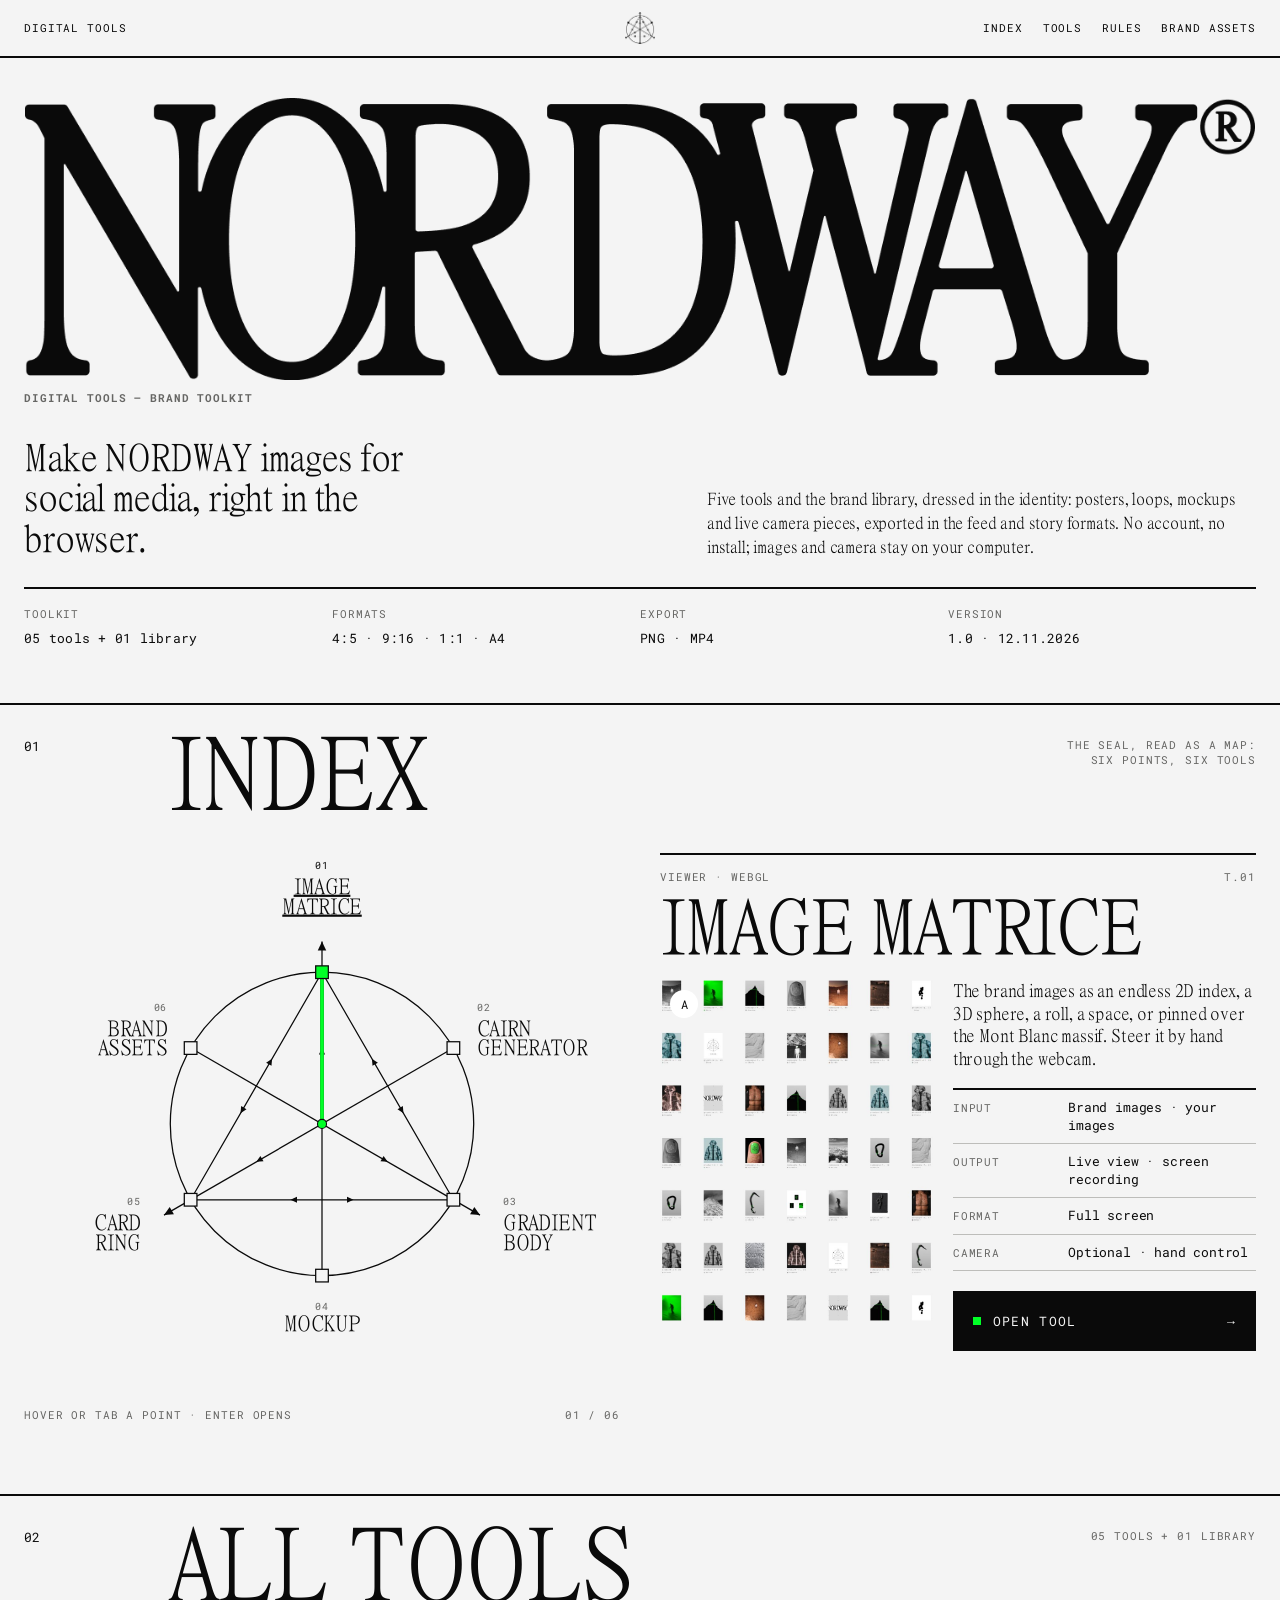
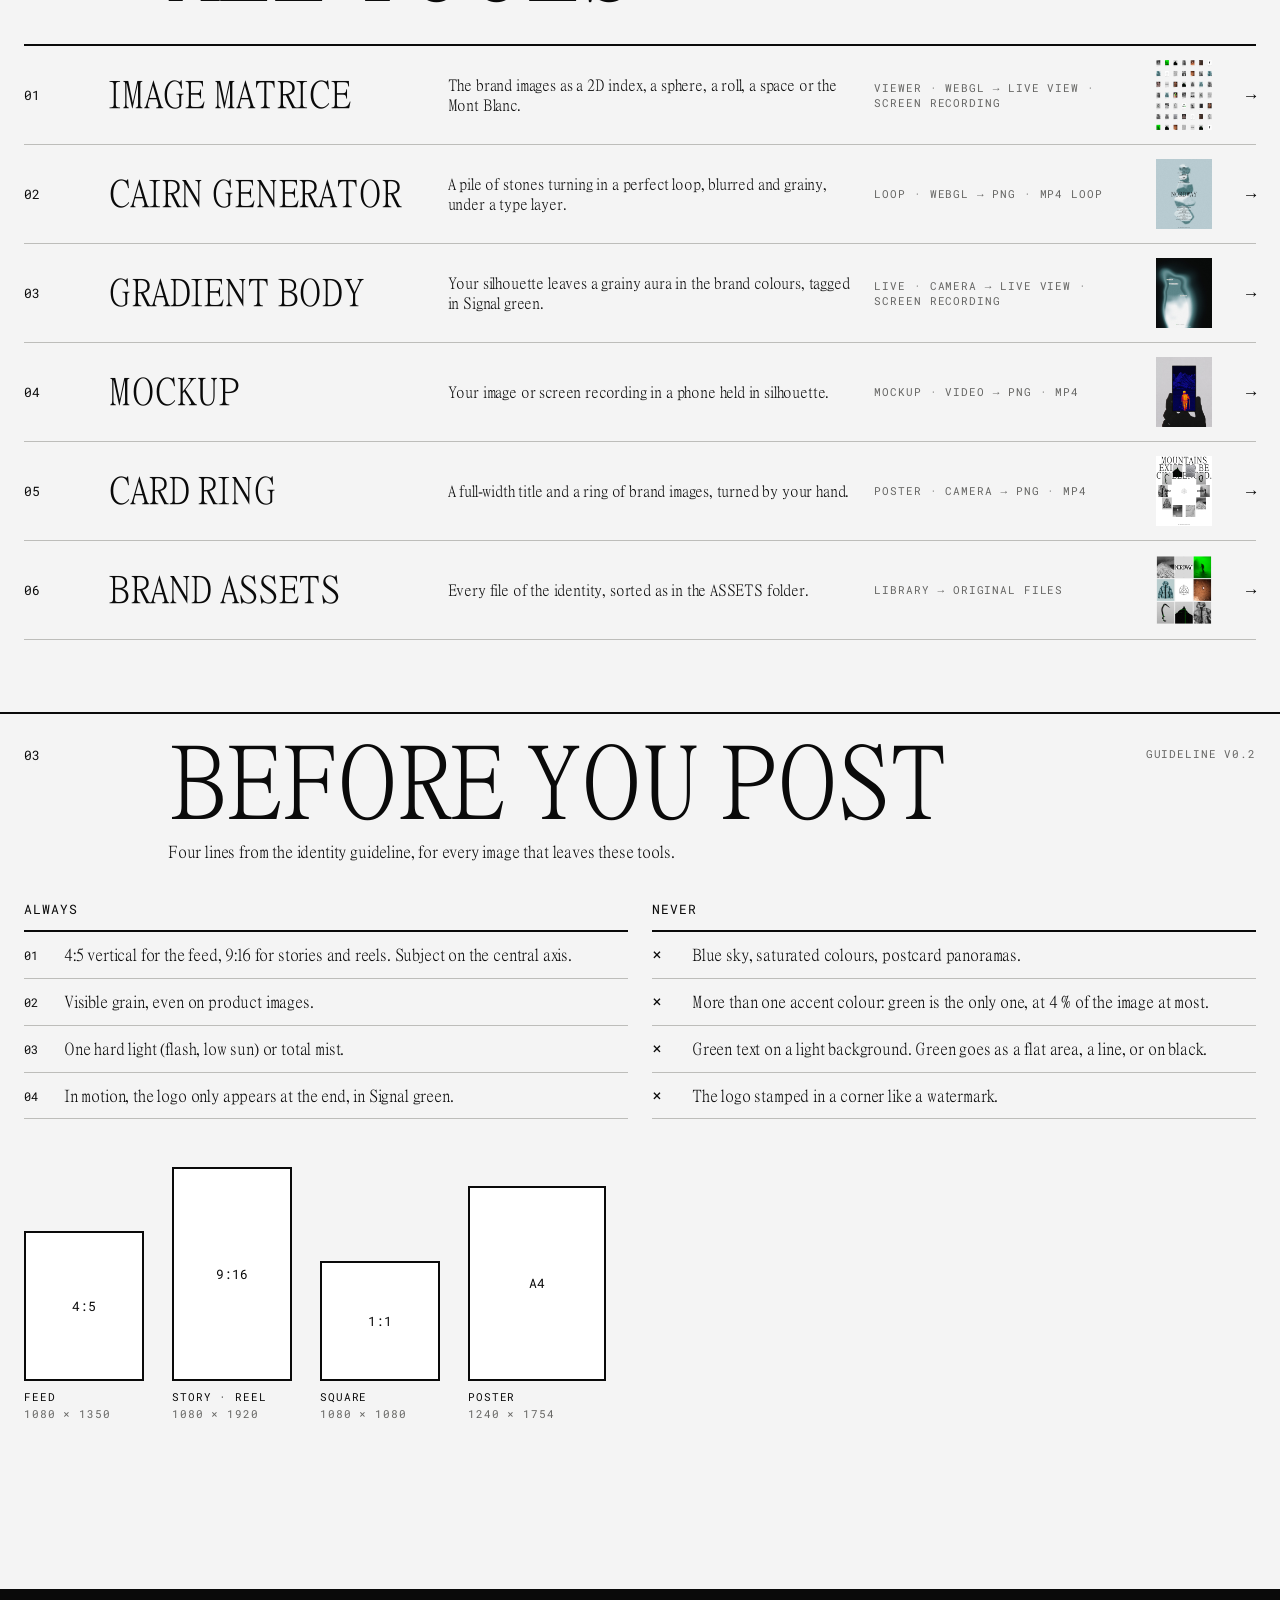
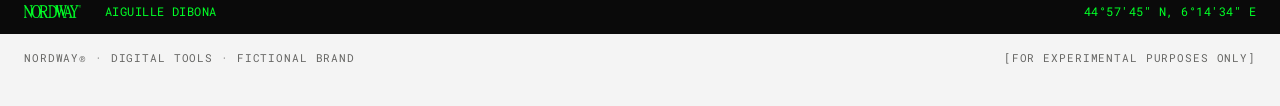
==== index.html @ 65e57e0d "NORDWAY Digital tools : cinq outils à l'identité NORDWAY, bibliothèque d'assets et index Image matri" ====
<!doctype html>
<html lang="en">
<head>
<meta charset="utf-8" />
<meta name="viewport" content="width=device-width, initial-scale=1, viewport-fit=cover" />
<title>NORDWAY Tools</title>
<meta name="description" content="NORDWAY digital tools: five browser tools and the brand library, to make NORDWAY images for social media." />
<link rel="icon" href="ui/favicon.png" />
<link rel="stylesheet" href="ui/site.css" />
<style>
  /* ── tête : le wordmark sur toute la largeur, comme la guideline ── */
  .hero { padding-block: 40px 0; }
  .hero .word { width: 100%; color: var(--ink); }
  .hero .lede {
    display: grid;
    grid-template-columns: minmax(0, 1.2fr) minmax(0, 1fr);
    gap: 24px;
    margin: 32px 0 28px;
    align-items: end;
  }
  .hero .lede p:first-child { font-size: clamp(26px, 3vw, 40px); line-height: 1.05; letter-spacing: -0.03em; max-width: 20ch; }
  .hero .lede p:last-child { font-size: 17px; }
  @media (max-width: 760px) { .hero .lede { grid-template-columns: minmax(0, 1fr); } }

  /* ── chapitres : numéro / titre XXL (la guideline) ── */
  section.ch { border-top: 2px solid var(--line); padding-block: 24px 72px; }
  .ch-head { display: grid; grid-template-columns: 120px minmax(0, 1fr) auto; gap: 24px; align-items: start; margin-bottom: 36px; }
  .ch-head .num { font-family: var(--mono); font-size: 13px; padding-top: 8px; }
  .ch-head h2 { font-size: clamp(44px, 8vw, 112px); }
  .ch-head .side { text-align: right; padding-top: 8px; }
  @media (max-width: 760px) { .ch-head { grid-template-columns: minmax(0, 1fr); gap: 6px; } .ch-head .side { text-align: left; } }

  /* ── l'index : le sceau à gauche, la fiche de l'outil visé à droite ── */
  .index { display: grid; grid-template-columns: minmax(0, 1fr) minmax(0, 1fr); gap: 40px; align-items: start; }
  @media (max-width: 1000px) { .index { grid-template-columns: minmax(0, 1fr); } }

  .seal-nav { position: sticky; top: calc(var(--top-h) + 24px); }
  .seal-nav svg { display: block; width: 100%; height: auto; overflow: visible; }
  .seal-nav .geo { fill: none; stroke: var(--ink); stroke-width: 1.4; }
  .seal-nav .geo-fill { fill: var(--ink); stroke: none; }
  .seal-nav .laser {
    stroke: var(--signal);
    stroke-width: 4;
    stroke-linecap: square;
    stroke-dasharray: 1;
    stroke-dashoffset: 0;
    filter: drop-shadow(0 0 0.5px var(--ink));
  }
  .seal-nav .laser.draw { animation: laser 0.28s linear; }
  @keyframes laser { from { stroke-dashoffset: 1; } }
  .seal-nav .center { fill: var(--signal); stroke: var(--ink); stroke-width: 1.2; }
  .seal-nav .node { cursor: pointer; outline: none; }
  .seal-nav .node .hit { fill: transparent; }
  .seal-nav .node .pin { fill: var(--paper); stroke: var(--ink); stroke-width: 1.4; transition: fill 0.1s; }
  .seal-nav .node .no { font-family: var(--mono); font-size: 11px; letter-spacing: 0.08em; fill: var(--mute); }
  .seal-nav .node .nm { font-family: var(--display); font-size: 24px; letter-spacing: -0.03em; fill: var(--ink); text-transform: uppercase; }
  .seal-nav .node .tag { fill: var(--ink); opacity: 0; }
  .seal-nav .node.on .pin { fill: var(--signal); }
  .seal-nav .node.on .no { fill: var(--ink); }
  .seal-nav .node:focus-visible .pin { stroke: var(--signal); stroke-width: 3; }
  .seal-nav .node.on .nm { text-decoration: underline; text-decoration-thickness: 1px; text-underline-offset: 4px; }
  .seal-nav .hint { margin-top: 12px; display: flex; justify-content: space-between; gap: 16px; }
  /* téléphone : le sceau ne garde que les numéros, la fiche juste dessous donne le nom */
  @media (max-width: 560px) { .seal-nav .node .nm { display: none; } .seal-nav .node .no { font-size: 30px; transform: translateY(34px); } }

  /* fiche : la fiche technique de l'outil (les maquettes B2 : légende, specs, CTA) */
  .fiche { border-top: 2px solid var(--line); padding-top: 14px; }
  .fiche .f-top { display: flex; justify-content: space-between; gap: 16px; }
  .fiche h3 { margin: 10px 0 20px; font-size: clamp(48px, 6vw, 92px); }
  .fiche .f-body { display: grid; grid-template-columns: minmax(0, 0.9fr) minmax(0, 1fr); gap: 20px; }
  @media (max-width: 560px) { .fiche .f-body { grid-template-columns: minmax(0, 1fr); } }
  .fiche .shot { position: relative; aspect-ratio: 4 / 5; background: var(--panel); overflow: hidden; }
  .fiche .shot img { width: 100%; height: 100%; object-fit: cover; }
  /* légendes A–D en pastilles, comme sur les photos produit (seule forme ronde avec le cercle) */
  .fiche .shot .callout {
    position: absolute;
    top: 10px;
    left: 10px;
    width: 28px;
    height: 28px;
    border-radius: 50%;
    display: grid;
    place-items: center;
    font-family: var(--mono);
    font-size: 12px;
    color: var(--ink);
    background: var(--white);
  }
  .fiche .desc { font-size: 18px; line-height: 1.25; margin-bottom: 18px; }
  .spec { margin: 0 0 20px; border-top: 2px solid var(--line); }
  .spec > div { display: grid; grid-template-columns: 38% minmax(0, 1fr); padding: 9px 0; border-bottom: 1px solid var(--hair); font-family: var(--mono); font-size: 12.5px; }
  .spec dt { font-size: 11px; letter-spacing: 0.08em; text-transform: uppercase; color: var(--mute); padding-top: 1px; }
  .spec dd { margin: 0; }
  .fiche .f-text { display: flex; flex-direction: column; }
  .fiche .cta { margin-top: auto; }
  .fiche.swap .f-body, .fiche.swap h3 { animation: swap 0.22s linear; }
  @keyframes swap { from { opacity: 0.2; } }

  /* ── la liste complète : une ligne par outil ── */
  .list { list-style: none; margin: 0; padding: 0; border-top: 2px solid var(--line); }
  .list a {
    display: grid;
    grid-template-columns: 64px minmax(0, 1.1fr) minmax(0, 1.4fr) minmax(0, 0.9fr) 56px 24px;
    gap: 20px;
    align-items: center;
    padding: 14px 0;
    border-bottom: 1px solid var(--hair);
    text-decoration: none;
    transition: background-color 0.12s, padding 0.12s;
  }
  .list a:hover { background: var(--white); padding-inline: 12px; }
  .list .n { font-family: var(--mono); font-size: 13px; }
  .list .name { font-size: clamp(28px, 3vw, 40px); line-height: 0.95; letter-spacing: -0.03em; text-transform: uppercase; }
  .list .what { font-size: 16px; line-height: 1.25; }
  .list .thumb { width: 56px; aspect-ratio: 4 / 5; object-fit: cover; background: var(--panel); }
  .list .go { font-family: var(--mono); justify-self: end; }
  @media (max-width: 900px) {
    .list a { grid-template-columns: 40px minmax(0, 1fr) 48px; row-gap: 6px; }
    .list .what, .list .out { grid-column: 2; }
    .list .thumb { grid-column: 3; grid-row: 1 / span 3; width: 48px; }
    .list .go { display: none; }
  }

  /* ── règles de publication (tirées de la guideline) ── */
  .rules-grid { display: grid; grid-template-columns: repeat(2, minmax(0, 1fr)); gap: 24px; }
  @media (max-width: 760px) { .rules-grid { grid-template-columns: minmax(0, 1fr); } }
  .rules-grid h3 { margin: 0 0 12px; font-family: var(--mono); font-weight: 400; font-size: 13px; letter-spacing: 0.08em; text-transform: uppercase; }
  .rules { list-style: none; padding: 0; margin: 0; counter-reset: r; border-top: 2px solid var(--line); }
  .rules li { counter-increment: r; display: grid; grid-template-columns: 40px minmax(0, 1fr); padding: 11px 0; border-bottom: 1px solid var(--hair); }
  .rules li::before { content: counter(r, decimal-leading-zero); font-family: var(--mono); font-size: 12px; padding-top: 4px; }
  .rules.no li::before { content: "×"; font-size: 16px; padding-top: 0; }
  /* les quatre formats d'export, à l'échelle les uns des autres (1080 px = 120 px) */
  .formats { display: flex; flex-wrap: wrap; gap: 28px; align-items: flex-end; margin-top: 48px; }
  .formats figure { margin: 0; width: calc(var(--w) * 120px / 1080); }
  .formats .box { border: 2px solid var(--line); display: grid; place-items: center; background: var(--white); }
  .formats .box span { font-family: var(--mono); font-size: 13px; }
  .formats figcaption { display: flex; flex-direction: column; gap: 2px; padding-top: 8px; white-space: nowrap; }
</style>
</head>
<body>

<header class="top">
  <div class="wrap">
    <span class="label ink">Digital tools</span>
    <span class="mark seal" aria-hidden="true"></span>
    <nav class="end label ink" aria-label="Sections">
      <a href="#index">Index</a><a href="#tools">Tools</a><a href="#rules">Rules</a><a href="brand-assets/">Brand assets</a>
    </nav>
  </div>
</header>

<main>
  <div class="wrap hero">
    <h1 style="margin:0"><span class="mark word" role="img" aria-label="NORDWAY®"></span><span class="label" style="display:block;margin-top:10px">Digital tools — brand toolkit</span></h1>
    <div class="lede">
      <p>Make NORDWAY images for social media, right in the browser.</p>
      <p>Five tools and the brand library, dressed in the identity: posters, loops, mockups and live camera pieces, exported in the feed and story formats. No account, no install; images and camera stay on your computer.</p>
    </div>
    <div class="meta">
      <div><span class="label">Toolkit</span><strong>05 tools + 01 library</strong></div>
      <div><span class="label">Formats</span><strong>4:5 · 9:16 · 1:1 · A4</strong></div>
      <div><span class="label">Export</span><strong>PNG · MP4</strong></div>
      <div><span class="label">Version</span><strong>1.0 · 12.11.2026</strong></div>
    </div>
  </div>

  <!-- 01 INDEX : le sceau comme navigation -->
  <section class="ch" id="index" style="margin-top:56px">
    <div class="wrap">
      <div class="ch-head">
        <span class="num">01</span>
        <div><h2 class="xxl">Index</h2></div>
        <span class="side label">The seal, read as a map:<br>six points, six tools</span>
      </div>
      <div class="index">
        <div class="seal-nav">
          <svg id="seal" viewBox="-330 -300 660 600" role="group" aria-label="Tools on the NORDWAY seal"></svg>
          <div class="hint label"><span>Hover or tab a point · Enter opens</span><span id="pointer">01 / 06</span></div>
        </div>
        <article class="fiche" id="fiche" aria-live="polite">
          <div class="f-top label"><span id="fKind"></span><span id="fNum"></span></div>
          <h3 class="xxl" id="fName"></h3>
          <div class="f-body">
            <div class="shot"><img id="fImg" src="apercu/image-matrice.jpg" alt="Image matrice, example output" /><span class="callout">A</span></div>
            <div class="f-text">
              <p class="desc" id="fDesc"></p>
              <dl class="spec" id="fSpec"></dl>
              <a class="cta" id="fGo"><span class="lead"><span class="dot"></span><span id="fGoLabel">Open tool</span></span><span>→</span></a>
            </div>
          </div>
        </article>
      </div>
    </div>
  </section>

  <!-- 02 TOOLS : la liste complète -->
  <section class="ch" id="tools">
    <div class="wrap">
      <div class="ch-head">
        <span class="num">02</span>
        <div><h2 class="xxl">All tools</h2></div>
        <span class="side label" id="listCount"></span>
      </div>
      <ol class="list" id="list"></ol>
    </div>
  </section>

  <!-- 03 RULES : ce que la guideline demande avant de publier -->
  <section class="ch" id="rules">
    <div class="wrap">
      <div class="ch-head">
        <span class="num">03</span>
        <div><h2 class="xxl">Before you post</h2><p style="margin-top:14px">Four lines from the identity guideline, for every image that leaves these tools.</p></div>
        <span class="side label">Guideline v0.2</span>
      </div>
      <div class="rules-grid">
        <div>
          <h3>Always</h3>
          <ol class="rules">
            <li>4:5 vertical for the feed, 9:16 for stories and reels. Subject on the central axis.</li>
            <li>Visible grain, even on product images.</li>
            <li>One hard light (flash, low sun) or total mist.</li>
            <li>In motion, the logo only appears at the end, in Signal green.</li>
          </ol>
        </div>
        <div>
          <h3>Never</h3>
          <ol class="rules no">
            <li>Blue sky, saturated colours, postcard panoramas.</li>
            <li>More than one accent colour: green is the only one, at 4 % of the image at most.</li>
            <li>Green text on a light background. Green goes as a flat area, a line, or on black.</li>
            <li>The logo stamped in a corner like a watermark.</li>
          </ol>
        </div>
      </div>
      <div class="formats" aria-label="Export formats">
        <figure style="--w:1080"><div class="box" style="aspect-ratio:4/5"><span>4:5</span></div><figcaption class="label"><span style="color:var(--ink)">Feed</span><span>1080 × 1350</span></figcaption></figure>
        <figure style="--w:1080"><div class="box" style="aspect-ratio:9/16"><span>9:16</span></div><figcaption class="label"><span style="color:var(--ink)">Story · Reel</span><span>1080 × 1920</span></figcaption></figure>
        <figure style="--w:1080"><div class="box" style="aspect-ratio:1"><span>1:1</span></div><figcaption class="label"><span style="color:var(--ink)">Square</span><span>1080 × 1080</span></figcaption></figure>
        <figure style="--w:1240"><div class="box" style="aspect-ratio:210/297"><span>A4</span></div><figcaption class="label"><span style="color:var(--ink)">Poster</span><span>1240 × 1754</span></figcaption></figure>
      </div>
    </div>
  </section>
</main>

<footer class="site">
  <div class="coord"><span class="mark word" aria-label="NORDWAY"></span><span>Aiguille Dibona</span><span>44°57′45″ N, 6°14′34″ E</span></div>
  <div class="wrap fine label"><span>NORDWAY® · Digital tools · fictional brand</span><span>[For experimental purposes only]</span></div>
</footer>

<script>
// Pour ajouter un outil : une entrée de plus dans TOOLS (dossier = nom du dossier, apercu = image 4:5 dans apercu/).
// Le sceau a six points ; au-delà de six outils, la liste « All tools » reste la référence.
const TOOLS = [
  {
    dossier: "image-matrice", nom: "Image matrice", kind: "Viewer · WebGL",
    short: "The brand images as a 2D index, a sphere, a roll, a space or the Mont Blanc.",
    desc: "The brand images as an endless 2D index, a 3D sphere, a roll, a space, or pinned over the Mont Blanc massif. Steer it by hand through the webcam.",
    spec: [["Input", "Brand images · your images"], ["Output", "Live view · screen recording"], ["Format", "Full screen"], ["Camera", "Optional · hand control"]],
  },
  {
    dossier: "cairn-generator", nom: "Cairn generator", kind: "Loop · WebGL",
    short: "A pile of stones turning in a perfect loop, blurred and grainy, under a type layer.",
    desc: "A pile of split stones that turns in a perfect loop, blurred and grainy, with a type layer on top. Also bead rings and a floating peak.",
    spec: [["Input", "Text"], ["Output", "PNG · MP4 loop"], ["Format", "4:5 · 9:16 · 1:1 · A4"], ["Camera", "—"]],
  },
  {
    dossier: "gradient-body", nom: "Gradient body", kind: "Live · camera",
    short: "Your silhouette leaves a grainy aura in the brand colours, tagged in Signal green.",
    desc: "The webcam cuts out your silhouette and leaves a grainy aura in the brand colours, with Signal tags pinned on the tracked blobs.",
    spec: [["Input", "Webcam · MP4 video"], ["Output", "Live view · screen recording"], ["Format", "Full screen"], ["Camera", "Yes · body cutout"]],
  },
  {
    dossier: "mockup", nom: "Mockup", kind: "Mockup · video",
    short: "Your image or screen recording in a phone held in silhouette.",
    desc: "Your image or screen recording in the screen of a phone held in silhouette: framing, smooth or flick scroll for tall pages.",
    spec: [["Input", "Image · video"], ["Output", "PNG · MP4"], ["Format", "4:5 · 9:16 · 1:1 · A4"], ["Camera", "—"]],
  },
  {
    dossier: "card-ring", nom: "Card ring", kind: "Poster · camera",
    short: "A full-width title and a ring of brand images, turned by your hand.",
    desc: "A poster: a full-width title, a gradient and a spinning ring of brand images, turned by your hand through the webcam.",
    spec: [["Input", "Text · images"], ["Output", "PNG · MP4"], ["Format", "4:5 · 9:16 · 1:1 · A4"], ["Camera", "Optional · hand control"]],
  },
  {
    dossier: "brand-assets", nom: "Brand assets", kind: "Library",
    short: "Every file of the identity, sorted as in the ASSETS folder.",
    desc: "Logo, campaign, graphics, product, objects, motion and type, sorted as in the ASSETS folder. Read the specs, download the originals.",
    spec: [["Content", "42 files · 7 folders"], ["Output", "Original files"], ["Format", "PNG · JPG · MP4 · TTF"], ["Camera", "—"]],
    cta: "Open library",
  },
];
const pad2 = (n) => String(n).padStart(2, "0");
const $ = (id) => document.getElementById(id);

// ── le sceau : cercle, triangle inscrit, trois axes fléchés, trois points ──
// six points sur le cercle, dans le sens des aiguilles d'une montre depuis le haut :
// sommets du triangle (haut, bas droite, bas gauche) et points de relais opposés (haut droite, bas, haut gauche)
const NS = "http://www.w3.org/2000/svg";
const R = 168, TIP = 34;
const ANG = [-90, -30, 30, 90, 150, 210];               // en degrés, y vers le bas
const IS_VERTEX = [true, false, true, false, true, false];
const P = (deg, r = R) => [Math.cos(deg * Math.PI / 180) * r, Math.sin(deg * Math.PI / 180) * r];
const svg = $("seal");
const el = (tag, attrs, parent = svg) => {
  const n = document.createElementNS(NS, tag);
  for (const [k, v] of Object.entries(attrs)) n.setAttribute(k, v);
  parent.append(n);
  return n;
};
const geo = el("g", { "aria-hidden": "true" });
el("circle", { cx: 0, cy: 0, r: R, class: "geo" }, geo);
const V = [ANG[0], ANG[2], ANG[4]].map((a) => P(a));
el("polygon", { points: V.map((p) => p.join(",")).join(" "), class: "geo" }, geo);
// flèche pleine : pointe en (x, y), dirigée selon l'angle a
const arrow = (x, y, a, s = 9, parent = geo) => {
  const r = a * Math.PI / 180, b1 = r + 2.7, b2 = r - 2.7;
  el("polygon", { class: "geo-fill", points: [[x, y], [x + Math.cos(b1) * s, y + Math.sin(b1) * s], [x + Math.cos(b2) * s, y + Math.sin(b2) * s]].map((p) => p.join(",")).join(" ") }, parent);
};
// trois axes : du point de relais, à travers le centre, jusqu'à une flèche hors du cercle
for (const a of [ANG[0], ANG[2], ANG[4]]) {
  const [ox, oy] = P(a + 180), [tx, ty] = P(a, R + TIP);
  el("line", { x1: ox, y1: oy, x2: tx, y2: ty, class: "geo" }, geo);
  arrow(tx, ty, a, 11);
  // flèche interne, à mi-chemin du centre au sommet
  const [mx, my] = P(a, R * 0.5);
  arrow(mx, my, a, 8);
}
// sur chaque côté du triangle, deux flèches en aller-retour (la montée et la descente)
for (let i = 0; i < 3; i++) {
  const [ax, ay] = V[i], [bx, by] = V[(i + 1) % 3];
  const dir = Math.atan2(by - ay, bx - ax) * 180 / Math.PI;
  arrow(ax + (bx - ax) * 0.38, ay + (by - ay) * 0.38, dir + 180, 8);
  arrow(ax + (bx - ax) * 0.62, ay + (by - ay) * 0.62, dir, 8);
}
// les trois points de relais
for (const a of [ANG[1], ANG[3], ANG[5]]) { const [x, y] = P(a); el("circle", { cx: x, cy: y, r: 5.5, class: "geo-fill" }, geo); }

// ligne de visée (Signal) du point choisi vers le centre, puis le centre
const laser = el("line", { class: "laser", x1: 0, y1: 0, x2: 0, y2: 0, pathLength: 1 });
el("circle", { cx: 0, cy: 0, r: 5, class: "center" });

// ── les six points : une case carrée sur le cercle, le numéro et le nom à l'extérieur ──
const nodes = TOOLS.map((t, i) => {
  const a = ANG[i];
  const g = el("a", { class: "node", href: `${t.dossier}/`, "aria-label": `${pad2(i + 1)} ${t.nom}` });
  const [x, y] = P(a);
  el("circle", { class: "hit", cx: x, cy: y, r: 34 }, g);
  el("rect", { class: "pin", x: x - 7, y: y - 7, width: 14, height: 14 }, g);
  // étiquette : au-delà de la flèche pour les sommets, plus près pour les points
  const far = IS_VERTEX[i] ? R + TIP + 30 : R + 30;
  let [lx, ly] = P(a, far);
  const cos = Math.cos(a * Math.PI / 180);
  const anchor = Math.abs(cos) < 0.2 ? "middle" : cos > 0 ? "start" : "end";
  if (a === -90) ly -= 24;                    // au-dessus de la flèche du haut
  if (a === 90) ly += 30;                     // sous le point du bas
  const words = t.nom.split(" ");
  const no = el("text", { class: "no", x: lx, y: ly - (words.length > 1 ? 26 : 22), "text-anchor": anchor }, g);
  no.textContent = pad2(i + 1);
  words.forEach((w, k) => {
    const tx = el("text", { class: "nm", x: lx, y: ly + k * 22, "text-anchor": anchor }, g);
    tx.textContent = w;
  });
  g.addEventListener("pointerenter", () => select(i));
  g.addEventListener("focus", () => select(i));
  return g;
});

// ── la fiche ──
let current = -1;
function select(i) {
  if (i === current) return;
  current = i;
  const t = TOOLS[i];
  nodes.forEach((n, k) => n.classList.toggle("on", k === i));
  const [x, y] = P(ANG[i]);
  laser.setAttribute("x1", x); laser.setAttribute("y1", y);
  laser.classList.remove("draw"); void laser.getBBox(); laser.classList.add("draw");
  $("pointer").textContent = `${pad2(i + 1)} / ${pad2(TOOLS.length)}`;
  $("fKind").textContent = t.kind;
  $("fNum").textContent = `T.${pad2(i + 1)}`;
  $("fName").textContent = t.nom;
  $("fDesc").textContent = t.desc;
  $("fImg").src = `apercu/${t.dossier}.jpg`;
  $("fImg").alt = `${t.nom}, example output`;
  $("fSpec").replaceChildren(...t.spec.map(([k, v]) => {
    const d = document.createElement("div");
    d.innerHTML = "<dt></dt><dd></dd>";
    d.firstChild.textContent = k;
    d.lastChild.textContent = v;
    return d;
  }));
  $("fGo").href = `${t.dossier}/`;
  $("fGoLabel").textContent = t.cta || "Open tool";
  const f = $("fiche");
  f.classList.remove("swap"); void f.offsetWidth; f.classList.add("swap");
}
select(0);

// ── la liste ──
const list = $("list");
TOOLS.forEach((t, i) => {
  const li = document.createElement("li");
  li.innerHTML = `<a><span class="n"></span><span class="name"></span><span class="what"></span><span class="out label"></span><img class="thumb" alt="" loading="lazy" /><span class="go">→</span></a>`;
  const a = li.firstChild;
  a.href = `${t.dossier}/`;
  a.querySelector(".n").textContent = pad2(i + 1);
  a.querySelector(".name").textContent = t.nom;
  a.querySelector(".what").textContent = t.short;
  a.querySelector(".out").textContent = `${t.kind} → ${t.spec[1][1]}`;
  a.querySelector(".thumb").src = `apercu/${t.dossier}.jpg`;
  a.addEventListener("pointerenter", () => select(i));
  list.append(li);
});
$("listCount").textContent = `${pad2(TOOLS.length - 1)} tools + 01 library`;

// ── clavier : flèches sur le sceau ──
svg.addEventListener("keydown", (e) => {
  if (e.key !== "ArrowRight" && e.key !== "ArrowLeft") return;
  e.preventDefault();
  const n = (current + (e.key === "ArrowRight" ? 1 : -1) + TOOLS.length) % TOOLS.length;
  nodes[n].focus();
});
</script>
</body>
</html>
---- ui/site.css ----
/* ═══════════════════════════════════════════════════════════════════
   NORDWAY Digital tools — pages qui défilent (accueil, Brand assets).
   Même charte que nordway.css : la fiche technique de 1080 réduite à l'écran,
   colonne unique, marges 24 px, filets 2 px, aucun arrondi, le Signal seulement là où il signale.
   ═══════════════════════════════════════════════════════════════════ */
@font-face { font-family: "Nord Pro"; src: url("../fonts/Nord_pro_regular.ttf") format("truetype"); font-display: swap; }
@font-face { font-family: "Roboto Mono"; src: url("../fonts/RobotoMono-Variable.ttf") format("truetype"); font-weight: 100 700; font-display: swap; }

:root {
  color-scheme: light;
  --paper: #f4f4f4;
  --ink: #0a0a0a;
  --mute: #666664;   /* Cendre foncé : #7A7A7A ne passe pas AA sur Papier pour du 11 px */
  --line: #0a0a0a;
  --hair: #bdbdba;
  --panel: #e8e8e6;
  --white: #ffffff;
  --signal: #00ff26;
  --display: "Nord Pro", "MingLiU Prop", "Courier New", serif;
  --mono: "Roboto Mono", ui-monospace, "SF Mono", Menlo, monospace;
  --gutter: 24px;
  --top-h: 56px;
}
* { box-sizing: border-box; }
[hidden] { display: none !important; }
html { scroll-padding-top: calc(var(--top-h) + 64px); }
body {
  margin: 0;
  background: var(--paper);
  color: var(--ink);
  font-family: var(--display);
  font-size: 17px;
  line-height: 1.4;
  letter-spacing: -0.01em;
  -webkit-font-smoothing: antialiased;
}
img, video { display: block; max-width: 100%; }
a { color: inherit; }
button { font: inherit; color: inherit; letter-spacing: inherit; }
:focus-visible { outline: 2px solid var(--signal); outline-offset: 2px; }
p { margin: 0; max-width: 62ch; }

.wrap {
  max-width: 1440px;
  margin: 0 auto;
  padding-left: max(var(--gutter), env(safe-area-inset-left, 0px));
  padding-right: max(var(--gutter), env(safe-area-inset-right, 0px));
}

/* utilitaires typo */
.label { font-family: var(--mono); font-size: 11px; letter-spacing: 0.08em; text-transform: uppercase; color: var(--mute); }
.label.ink { color: var(--ink); }
.mono { font-family: var(--mono); font-variant-numeric: tabular-nums; }
.xxl {
  margin: 0;
  font-family: var(--display);
  font-weight: 400;
  letter-spacing: -0.04em;
  line-height: 0.86;
  text-transform: uppercase;
  text-wrap: balance;
}

/* marques : le wordmark et le sceau, noirs sur transparent, colorés par masque */
.mark {
  display: block;
  background: currentColor;
  -webkit-mask: var(--src) center / contain no-repeat;
  mask: var(--src) center / contain no-repeat;
}
.mark.word { --src: url("wordmark.png"); aspect-ratio: 1461 / 335; }
.mark.seal { --src: url("sceau.png"); aspect-ratio: 491 / 518; }

/* ── barre haute : retour / sceau / méta, filet 2 px dessous ── */
.top {
  position: sticky;
  top: 0;
  z-index: 30;
  background: var(--paper);
  border-bottom: 2px solid var(--line);
}
.top .wrap {
  display: grid;
  grid-template-columns: minmax(0, 1fr) auto minmax(0, 1fr);
  align-items: center;
  height: var(--top-h);
  gap: 16px;
}
.top .seal { width: 30px; color: var(--ink); }
.top a { text-decoration: none; }
.top a:hover { text-decoration: underline; text-underline-offset: 3px; }
.top .end { justify-self: end; display: flex; gap: 20px; white-space: nowrap; }
/* téléphone : la navigation de section disparaît (la page se lit en défilant), le sceau reste au centre */
@media (max-width: 760px) { .top nav.end { display: none; } .top .wrap { grid-template-columns: minmax(0, 1fr) auto minmax(0, 1fr); } }

/* méta sous un titre : 4 colonnes, filet 2 px dessus */
.meta {
  display: grid;
  grid-template-columns: repeat(4, minmax(0, 1fr));
  border-top: 2px solid var(--line);
}
.meta > div { padding: 12px 12px 0 0; min-width: 0; }
.meta strong { display: block; margin-top: 4px; font-family: var(--mono); font-weight: 400; font-size: 13px; letter-spacing: 0.02em; }
@media (max-width: 720px) { .meta { grid-template-columns: repeat(2, minmax(0, 1fr)); row-gap: 8px; } }

/* bandeau coordonnées : micro-logo Signal · lieu · GPS, sur Encre (élément graphique de la charte) */
.coord {
  display: grid;
  grid-template-columns: auto minmax(0, 1fr) auto;
  align-items: center;
  gap: 24px;
  padding: 14px var(--gutter);
  background: var(--ink);
  color: var(--signal);
  font-family: var(--mono);
  font-size: 12px;
  letter-spacing: 0.04em;
  text-transform: uppercase;
}
.coord .word { height: 13px; width: auto; color: var(--signal); }
.coord span:last-child { justify-self: end; font-variant-numeric: tabular-nums; }
@media (max-width: 560px) { .coord { grid-template-columns: minmax(0, 1fr); gap: 6px; } .coord span:last-child { justify-self: start; } }

/* boutons de la charte : case carrée, bord 1 px ; CTA en aplat Encre */
.btn {
  display: inline-flex;
  align-items: center;
  justify-content: center;
  gap: 10px;
  min-height: 40px;
  padding: 0 16px;
  font-family: var(--mono);
  font-size: 12px;
  letter-spacing: 0.08em;
  text-transform: uppercase;
  text-decoration: none;
  color: var(--ink);
  border: 1px solid var(--line);
  background: transparent;
  cursor: pointer;
  transition: background-color 0.12s, color 0.12s;
}
.btn:hover { background: rgba(10, 10, 10, 0.06); }
.cta {
  display: flex;
  align-items: center;
  justify-content: space-between;
  gap: 12px;
  width: 100%;
  min-height: 60px;
  padding: 0 20px;
  font-family: var(--mono);
  font-size: 13px;
  letter-spacing: 0.1em;
  text-transform: uppercase;
  text-decoration: none;
  color: var(--paper);
  border: 0;
  background: var(--ink);
  cursor: pointer;
  transition: background-color 0.12s;
}
.cta:hover { background: #262626; }
.cta .dot { width: 8px; height: 8px; background: var(--signal); flex: none; }
.cta .lead { display: flex; align-items: center; gap: 12px; }

/* sélecteur de cases accolées (filtres) */
.seg { display: flex; flex-wrap: wrap; padding: 0 0 1px 1px; }
.seg button {
  display: inline-flex;
  align-items: baseline;
  gap: 8px;
  min-height: 38px;
  margin: 0 0 -1px -1px;
  padding: 0 14px;
  font-family: var(--mono);
  font-size: 11.5px;
  letter-spacing: 0.08em;
  text-transform: uppercase;
  white-space: nowrap;
  align-items: center;
  border: 1px solid var(--line);
  background: var(--paper);
  cursor: pointer;
}
.seg button:hover { background: #e9e9e9; }
.seg button sup { font-size: 9.5px; color: var(--mute); }
.seg button[aria-pressed="true"] { background: var(--ink); color: var(--paper); }
.seg button[aria-pressed="true"] sup { color: var(--hair); }

footer.site { margin-top: 96px; }
footer.site .fine {
  display: flex;
  justify-content: space-between;
  gap: 16px;
  flex-wrap: wrap;
  padding-block: 16px 40px;
}

@media (prefers-reduced-motion: reduce) {
  *, *::before, *::after { transition: none !important; animation: none !important; }
}
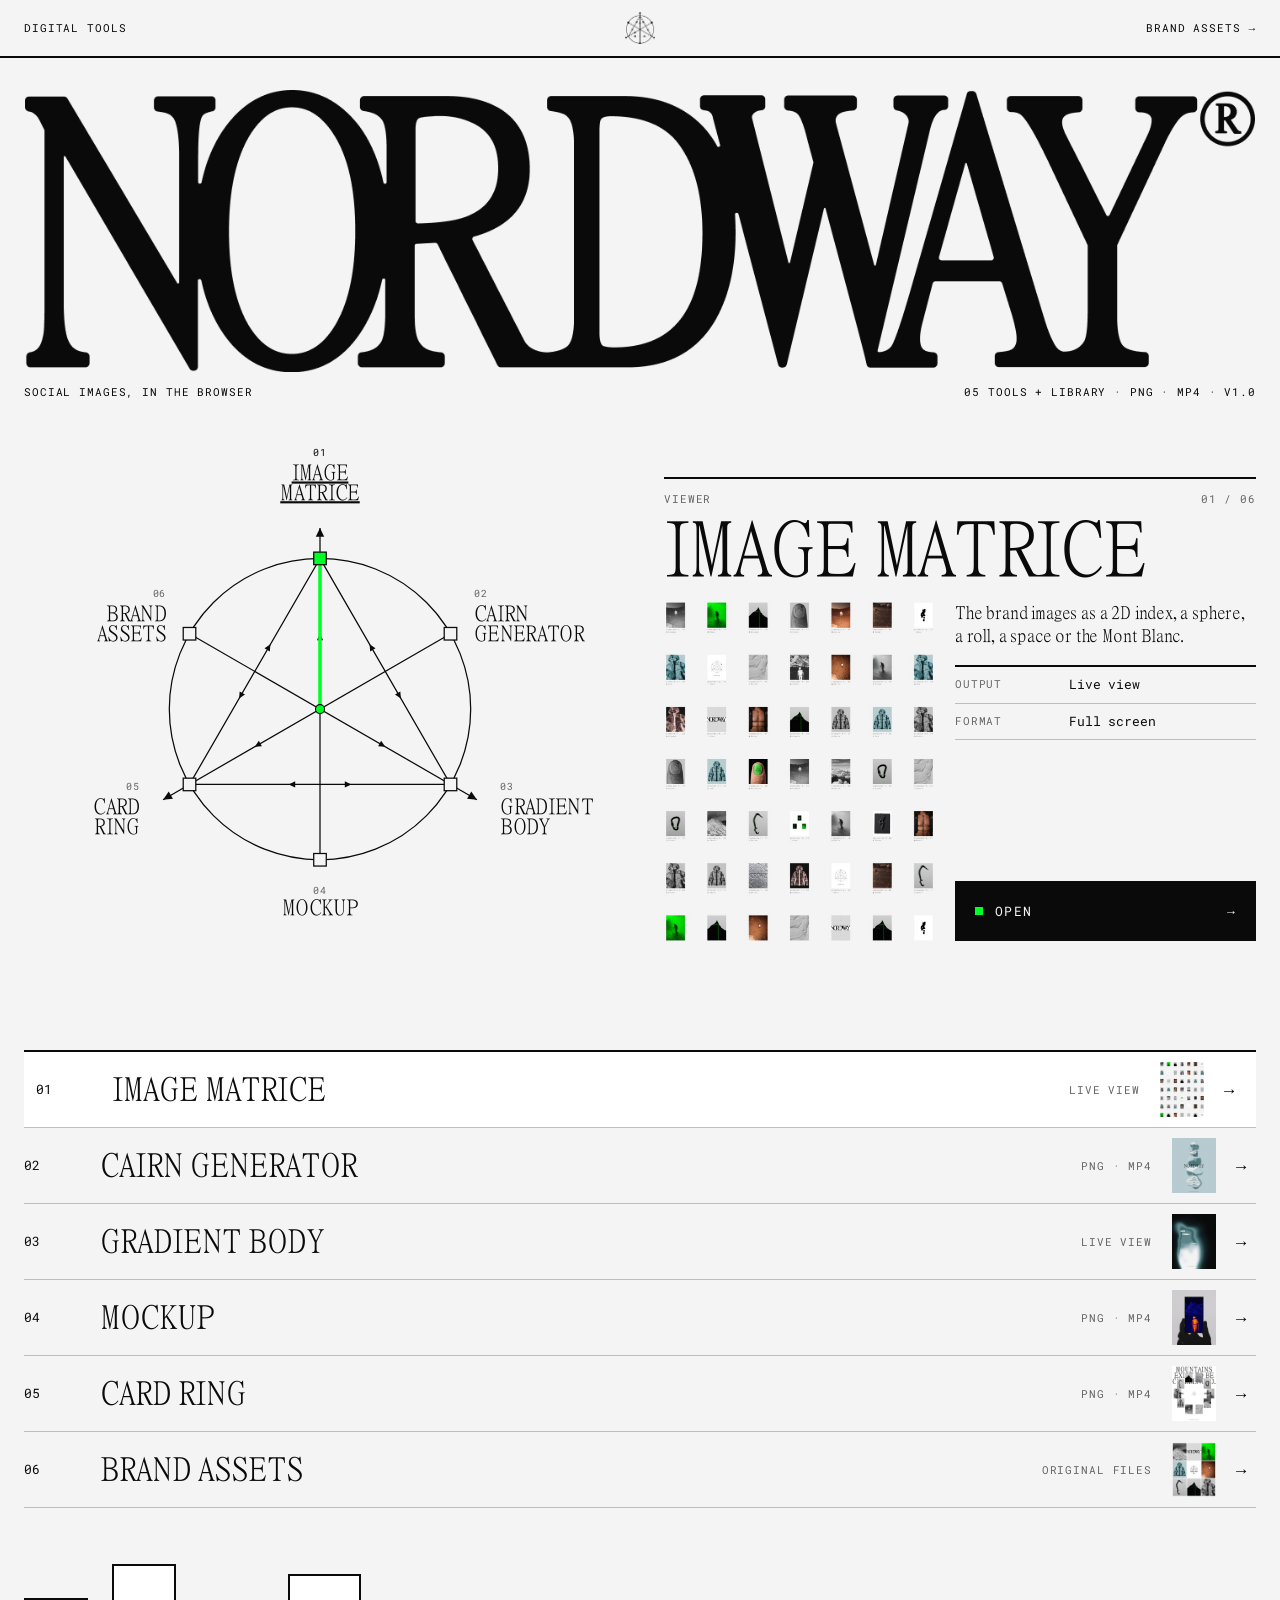
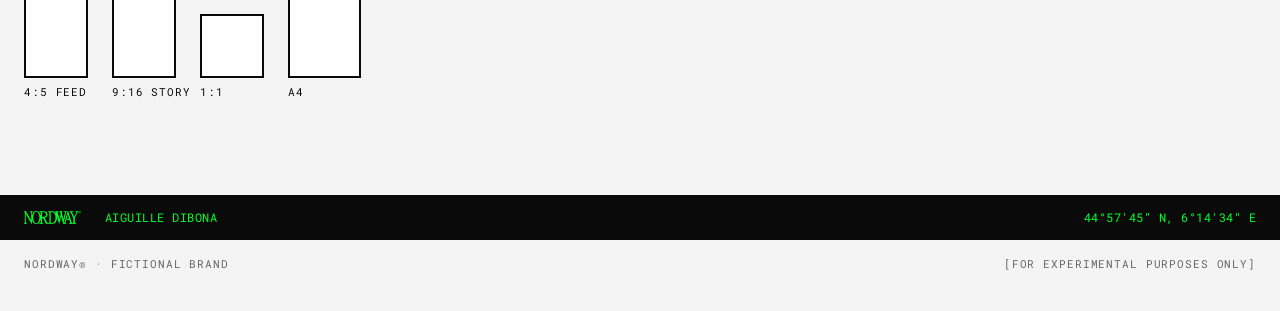
==== commit 7ebf0338: "Index v2, lanceur local et marques compatibles file:// Index simplifié (sceau interactif + fiche, li" ====
--- a/index.html
+++ b/index.html
@@ -4,137 +4,76 @@
 <meta charset="utf-8" />
 <meta name="viewport" content="width=device-width, initial-scale=1, viewport-fit=cover" />
 <title>NORDWAY Tools</title>
-<meta name="description" content="NORDWAY digital tools: five browser tools and the brand library, to make NORDWAY images for social media." />
+<meta name="description" content="NORDWAY digital tools: five browser tools and the brand library." />
 <link rel="icon" href="ui/favicon.png" />
 <link rel="stylesheet" href="ui/site.css" />
+<!-- Index v2 : moins de texte, mêmes idées — wordmark, sceau interactif + fiche, liste, formats à l'échelle, bandeau coordonnées -->
 <style>
-  /* ── tête : le wordmark sur toute la largeur, comme la guideline ── */
-  .hero { padding-block: 40px 0; }
-  .hero .word { width: 100%; color: var(--ink); }
-  .hero .lede {
-    display: grid;
-    grid-template-columns: minmax(0, 1.2fr) minmax(0, 1fr);
-    gap: 24px;
-    margin: 32px 0 28px;
-    align-items: end;
-  }
-  .hero .lede p:first-child { font-size: clamp(26px, 3vw, 40px); line-height: 1.05; letter-spacing: -0.03em; max-width: 20ch; }
-  .hero .lede p:last-child { font-size: 17px; }
-  @media (max-width: 760px) { .hero .lede { grid-template-columns: minmax(0, 1fr); } }
-
-  /* ── chapitres : numéro / titre XXL (la guideline) ── */
-  section.ch { border-top: 2px solid var(--line); padding-block: 24px 72px; }
-  .ch-head { display: grid; grid-template-columns: 120px minmax(0, 1fr) auto; gap: 24px; align-items: start; margin-bottom: 36px; }
-  .ch-head .num { font-family: var(--mono); font-size: 13px; padding-top: 8px; }
-  .ch-head h2 { font-size: clamp(44px, 8vw, 112px); }
-  .ch-head .side { text-align: right; padding-top: 8px; }
-  @media (max-width: 760px) { .ch-head { grid-template-columns: minmax(0, 1fr); gap: 6px; } .ch-head .side { text-align: left; } }
-
-  /* ── l'index : le sceau à gauche, la fiche de l'outil visé à droite ── */
-  .index { display: grid; grid-template-columns: minmax(0, 1fr) minmax(0, 1fr); gap: 40px; align-items: start; }
-  @media (max-width: 1000px) { .index { grid-template-columns: minmax(0, 1fr); } }
-
-  .seal-nav { position: sticky; top: calc(var(--top-h) + 24px); }
-  .seal-nav svg { display: block; width: 100%; height: auto; overflow: visible; }
-  .seal-nav .geo { fill: none; stroke: var(--ink); stroke-width: 1.4; }
-  .seal-nav .geo-fill { fill: var(--ink); stroke: none; }
-  .seal-nav .laser {
-    stroke: var(--signal);
-    stroke-width: 4;
-    stroke-linecap: square;
-    stroke-dasharray: 1;
-    stroke-dashoffset: 0;
-    filter: drop-shadow(0 0 0.5px var(--ink));
-  }
-  .seal-nav .laser.draw { animation: laser 0.28s linear; }
+  .hero { padding-block: 32px 0; }
+  .hero .word { width: 100%; }
+  .hero .line { max-width: none; display: flex; justify-content: space-between; gap: 16px; flex-wrap: wrap; padding: 12px 0 0; }
+
+  /* ── le sceau et la fiche, côte à côte ── */
+  .index { display: grid; grid-template-columns: minmax(0, 1fr) minmax(0, 1fr); gap: 48px; align-items: center; padding-block: 40px 72px; }
+  @media (max-width: 1000px) { .index { grid-template-columns: minmax(0, 1fr); gap: 24px; } }
+  #seal { display: block; width: 100%; height: auto; max-height: 72vh; overflow: visible; }
+  #seal .geo { fill: none; stroke: var(--ink); stroke-width: 1.4; }
+  #seal .geo-fill { fill: var(--ink); }
+  #seal .laser { stroke: var(--signal); stroke-width: 4; stroke-dasharray: 1; }
+  #seal .laser.draw { animation: laser 0.28s linear; }
   @keyframes laser { from { stroke-dashoffset: 1; } }
-  .seal-nav .center { fill: var(--signal); stroke: var(--ink); stroke-width: 1.2; }
-  .seal-nav .node { cursor: pointer; outline: none; }
-  .seal-nav .node .hit { fill: transparent; }
-  .seal-nav .node .pin { fill: var(--paper); stroke: var(--ink); stroke-width: 1.4; transition: fill 0.1s; }
-  .seal-nav .node .no { font-family: var(--mono); font-size: 11px; letter-spacing: 0.08em; fill: var(--mute); }
-  .seal-nav .node .nm { font-family: var(--display); font-size: 24px; letter-spacing: -0.03em; fill: var(--ink); text-transform: uppercase; }
-  .seal-nav .node .tag { fill: var(--ink); opacity: 0; }
-  .seal-nav .node.on .pin { fill: var(--signal); }
-  .seal-nav .node.on .no { fill: var(--ink); }
-  .seal-nav .node:focus-visible .pin { stroke: var(--signal); stroke-width: 3; }
-  .seal-nav .node.on .nm { text-decoration: underline; text-decoration-thickness: 1px; text-underline-offset: 4px; }
-  .seal-nav .hint { margin-top: 12px; display: flex; justify-content: space-between; gap: 16px; }
-  /* téléphone : le sceau ne garde que les numéros, la fiche juste dessous donne le nom */
-  @media (max-width: 560px) { .seal-nav .node .nm { display: none; } .seal-nav .node .no { font-size: 30px; transform: translateY(34px); } }
-
-  /* fiche : la fiche technique de l'outil (les maquettes B2 : légende, specs, CTA) */
-  .fiche { border-top: 2px solid var(--line); padding-top: 14px; }
-  .fiche .f-top { display: flex; justify-content: space-between; gap: 16px; }
-  .fiche h3 { margin: 10px 0 20px; font-size: clamp(48px, 6vw, 92px); }
+  #seal .center { fill: var(--signal); stroke: var(--ink); stroke-width: 1.2; }
+  #seal .node { cursor: pointer; outline: none; }
+  #seal .hit { fill: transparent; }
+  #seal .pin { fill: var(--paper); stroke: var(--ink); stroke-width: 1.4; }
+  #seal .no { font-family: var(--mono); font-size: 11px; letter-spacing: 0.08em; fill: var(--mute); }
+  #seal .nm { font-family: var(--display); font-size: 24px; letter-spacing: -0.03em; fill: var(--ink); text-transform: uppercase; }
+  #seal .node.on .pin { fill: var(--signal); }
+  #seal .node.on .no { fill: var(--ink); }
+  #seal .node.on .nm { text-decoration: underline; text-decoration-thickness: 1px; text-underline-offset: 4px; }
+  #seal .node:focus-visible .pin { stroke: var(--signal); stroke-width: 3; }
+  @media (max-width: 560px) { #seal .nm { display: none; } #seal .no { font-size: 30px; transform: translateY(34px); } }
+
+  .fiche { border-top: 2px solid var(--line); padding-top: 12px; }
+  .fiche .f-top { display: flex; justify-content: space-between; }
+  .fiche h2 { margin: 10px 0 20px; font-size: clamp(48px, 6vw, 92px); }
   .fiche .f-body { display: grid; grid-template-columns: minmax(0, 0.9fr) minmax(0, 1fr); gap: 20px; }
   @media (max-width: 560px) { .fiche .f-body { grid-template-columns: minmax(0, 1fr); } }
-  .fiche .shot { position: relative; aspect-ratio: 4 / 5; background: var(--panel); overflow: hidden; }
+  .fiche .shot { aspect-ratio: 4 / 5; background: var(--panel); overflow: hidden; }
   .fiche .shot img { width: 100%; height: 100%; object-fit: cover; }
-  /* légendes A–D en pastilles, comme sur les photos produit (seule forme ronde avec le cercle) */
-  .fiche .shot .callout {
-    position: absolute;
-    top: 10px;
-    left: 10px;
-    width: 28px;
-    height: 28px;
-    border-radius: 50%;
-    display: grid;
-    place-items: center;
-    font-family: var(--mono);
-    font-size: 12px;
-    color: var(--ink);
-    background: var(--white);
-  }
+  .fiche .f-text { display: flex; flex-direction: column; }
   .fiche .desc { font-size: 18px; line-height: 1.25; margin-bottom: 18px; }
   .spec { margin: 0 0 20px; border-top: 2px solid var(--line); }
   .spec > div { display: grid; grid-template-columns: 38% minmax(0, 1fr); padding: 9px 0; border-bottom: 1px solid var(--hair); font-family: var(--mono); font-size: 12.5px; }
-  .spec dt { font-size: 11px; letter-spacing: 0.08em; text-transform: uppercase; color: var(--mute); padding-top: 1px; }
+  .spec dt { font-size: 11px; letter-spacing: 0.08em; text-transform: uppercase; color: var(--mute); }
   .spec dd { margin: 0; }
-  .fiche .f-text { display: flex; flex-direction: column; }
   .fiche .cta { margin-top: auto; }
-  .fiche.swap .f-body, .fiche.swap h3 { animation: swap 0.22s linear; }
+  .fiche.swap .f-body, .fiche.swap h2 { animation: swap 0.22s linear; }
   @keyframes swap { from { opacity: 0.2; } }
 
-  /* ── la liste complète : une ligne par outil ── */
+  /* ── la liste : numéro, nom, sortie, vignette ── */
   .list { list-style: none; margin: 0; padding: 0; border-top: 2px solid var(--line); }
   .list a {
     display: grid;
-    grid-template-columns: 64px minmax(0, 1.1fr) minmax(0, 1.4fr) minmax(0, 0.9fr) 56px 24px;
+    grid-template-columns: 56px minmax(0, 1fr) auto 44px 20px;
     gap: 20px;
     align-items: center;
-    padding: 14px 0;
+    padding: 10px 0;
     border-bottom: 1px solid var(--hair);
     text-decoration: none;
     transition: background-color 0.12s, padding 0.12s;
   }
-  .list a:hover { background: var(--white); padding-inline: 12px; }
+  .list a:hover, .list a.on { background: var(--white); padding-inline: 12px; }
   .list .n { font-family: var(--mono); font-size: 13px; }
-  .list .name { font-size: clamp(28px, 3vw, 40px); line-height: 0.95; letter-spacing: -0.03em; text-transform: uppercase; }
-  .list .what { font-size: 16px; line-height: 1.25; }
-  .list .thumb { width: 56px; aspect-ratio: 4 / 5; object-fit: cover; background: var(--panel); }
-  .list .go { font-family: var(--mono); justify-self: end; }
-  @media (max-width: 900px) {
-    .list a { grid-template-columns: 40px minmax(0, 1fr) 48px; row-gap: 6px; }
-    .list .what, .list .out { grid-column: 2; }
-    .list .thumb { grid-column: 3; grid-row: 1 / span 3; width: 48px; }
-    .list .go { display: none; }
-  }
-
-  /* ── règles de publication (tirées de la guideline) ── */
-  .rules-grid { display: grid; grid-template-columns: repeat(2, minmax(0, 1fr)); gap: 24px; }
-  @media (max-width: 760px) { .rules-grid { grid-template-columns: minmax(0, 1fr); } }
-  .rules-grid h3 { margin: 0 0 12px; font-family: var(--mono); font-weight: 400; font-size: 13px; letter-spacing: 0.08em; text-transform: uppercase; }
-  .rules { list-style: none; padding: 0; margin: 0; counter-reset: r; border-top: 2px solid var(--line); }
-  .rules li { counter-increment: r; display: grid; grid-template-columns: 40px minmax(0, 1fr); padding: 11px 0; border-bottom: 1px solid var(--hair); }
-  .rules li::before { content: counter(r, decimal-leading-zero); font-family: var(--mono); font-size: 12px; padding-top: 4px; }
-  .rules.no li::before { content: "×"; font-size: 16px; padding-top: 0; }
-  /* les quatre formats d'export, à l'échelle les uns des autres (1080 px = 120 px) */
-  .formats { display: flex; flex-wrap: wrap; gap: 28px; align-items: flex-end; margin-top: 48px; }
-  .formats figure { margin: 0; width: calc(var(--w) * 120px / 1080); }
-  .formats .box { border: 2px solid var(--line); display: grid; place-items: center; background: var(--white); }
-  .formats .box span { font-family: var(--mono); font-size: 13px; }
-  .formats figcaption { display: flex; flex-direction: column; gap: 2px; padding-top: 8px; white-space: nowrap; }
+  .list .name { font-size: clamp(26px, 2.6vw, 36px); line-height: 1; letter-spacing: -0.03em; text-transform: uppercase; }
+  .list .thumb { width: 44px; aspect-ratio: 4 / 5; object-fit: cover; background: var(--panel); }
+  @media (max-width: 640px) { .list a { grid-template-columns: 36px minmax(0, 1fr) 40px; } .list .out, .list .go { display: none; } .list .thumb { width: 40px; } }
+
+  /* ── les formats d'export, à l'échelle (1080 px = 64 px) ── */
+  .formats { display: flex; flex-wrap: wrap; gap: 24px; align-items: flex-end; padding-block: 56px 0; }
+  .formats figure { margin: 0; width: calc(var(--w) * 64px / 1080); }
+  .formats .box { border: 2px solid var(--line); background: var(--white); }
+  .formats figcaption { padding-top: 6px; white-space: nowrap; }
 </style>
 </head>
 <body>
@@ -143,162 +82,69 @@
   <div class="wrap">
     <span class="label ink">Digital tools</span>
     <span class="mark seal" aria-hidden="true"></span>
-    <nav class="end label ink" aria-label="Sections">
-      <a href="#index">Index</a><a href="#tools">Tools</a><a href="#rules">Rules</a><a href="brand-assets/">Brand assets</a>
-    </nav>
+    <a class="end label ink" href="brand-assets/">Brand assets →</a>
   </div>
 </header>
 
 <main>
   <div class="wrap hero">
-    <h1 style="margin:0"><span class="mark word" role="img" aria-label="NORDWAY®"></span><span class="label" style="display:block;margin-top:10px">Digital tools — brand toolkit</span></h1>
-    <div class="lede">
-      <p>Make NORDWAY images for social media, right in the browser.</p>
-      <p>Five tools and the brand library, dressed in the identity: posters, loops, mockups and live camera pieces, exported in the feed and story formats. No account, no install; images and camera stay on your computer.</p>
-    </div>
-    <div class="meta">
-      <div><span class="label">Toolkit</span><strong>05 tools + 01 library</strong></div>
-      <div><span class="label">Formats</span><strong>4:5 · 9:16 · 1:1 · A4</strong></div>
-      <div><span class="label">Export</span><strong>PNG · MP4</strong></div>
-      <div><span class="label">Version</span><strong>1.0 · 12.11.2026</strong></div>
-    </div>
-  </div>
-
-  <!-- 01 INDEX : le sceau comme navigation -->
-  <section class="ch" id="index" style="margin-top:56px">
-    <div class="wrap">
-      <div class="ch-head">
-        <span class="num">01</span>
-        <div><h2 class="xxl">Index</h2></div>
-        <span class="side label">The seal, read as a map:<br>six points, six tools</span>
-      </div>
-      <div class="index">
-        <div class="seal-nav">
-          <svg id="seal" viewBox="-330 -300 660 600" role="group" aria-label="Tools on the NORDWAY seal"></svg>
-          <div class="hint label"><span>Hover or tab a point · Enter opens</span><span id="pointer">01 / 06</span></div>
-        </div>
-        <article class="fiche" id="fiche" aria-live="polite">
-          <div class="f-top label"><span id="fKind"></span><span id="fNum"></span></div>
-          <h3 class="xxl" id="fName"></h3>
-          <div class="f-body">
-            <div class="shot"><img id="fImg" src="apercu/image-matrice.jpg" alt="Image matrice, example output" /><span class="callout">A</span></div>
-            <div class="f-text">
-              <p class="desc" id="fDesc"></p>
-              <dl class="spec" id="fSpec"></dl>
-              <a class="cta" id="fGo"><span class="lead"><span class="dot"></span><span id="fGoLabel">Open tool</span></span><span>→</span></a>
-            </div>
-          </div>
-        </article>
-      </div>
-    </div>
-  </section>
-
-  <!-- 02 TOOLS : la liste complète -->
-  <section class="ch" id="tools">
-    <div class="wrap">
-      <div class="ch-head">
-        <span class="num">02</span>
-        <div><h2 class="xxl">All tools</h2></div>
-        <span class="side label" id="listCount"></span>
-      </div>
-      <ol class="list" id="list"></ol>
-    </div>
-  </section>
-
-  <!-- 03 RULES : ce que la guideline demande avant de publier -->
-  <section class="ch" id="rules">
-    <div class="wrap">
-      <div class="ch-head">
-        <span class="num">03</span>
-        <div><h2 class="xxl">Before you post</h2><p style="margin-top:14px">Four lines from the identity guideline, for every image that leaves these tools.</p></div>
-        <span class="side label">Guideline v0.2</span>
-      </div>
-      <div class="rules-grid">
-        <div>
-          <h3>Always</h3>
-          <ol class="rules">
-            <li>4:5 vertical for the feed, 9:16 for stories and reels. Subject on the central axis.</li>
-            <li>Visible grain, even on product images.</li>
-            <li>One hard light (flash, low sun) or total mist.</li>
-            <li>In motion, the logo only appears at the end, in Signal green.</li>
-          </ol>
-        </div>
-        <div>
-          <h3>Never</h3>
-          <ol class="rules no">
-            <li>Blue sky, saturated colours, postcard panoramas.</li>
-            <li>More than one accent colour: green is the only one, at 4 % of the image at most.</li>
-            <li>Green text on a light background. Green goes as a flat area, a line, or on black.</li>
-            <li>The logo stamped in a corner like a watermark.</li>
-          </ol>
+    <h1 style="margin:0"><span class="mark word" role="img" aria-label="NORDWAY®"></span></h1>
+    <p class="line label ink"><span>Social images, in the browser</span><span>05 tools + library · PNG · MP4 · v1.0</span></p>
+  </div>
+
+  <!-- le sceau comme navigation : six points, six outils -->
+  <div class="wrap index">
+    <svg id="seal" viewBox="-330 -300 660 600" role="group" aria-label="Tools on the NORDWAY seal"></svg>
+    <article class="fiche" id="fiche" aria-live="polite">
+      <div class="f-top label"><span id="fKind"></span><span id="fNum"></span></div>
+      <h2 class="xxl" id="fName"></h2>
+      <div class="f-body">
+        <div class="shot"><img id="fImg" src="apercu/image-matrice.jpg" alt="Image matrice, example output" /></div>
+        <div class="f-text">
+          <p class="desc" id="fDesc"></p>
+          <dl class="spec" id="fSpec"></dl>
+          <a class="cta" id="fGo"><span class="lead"><span class="dot"></span><span>Open</span></span><span>→</span></a>
         </div>
       </div>
-      <div class="formats" aria-label="Export formats">
-        <figure style="--w:1080"><div class="box" style="aspect-ratio:4/5"><span>4:5</span></div><figcaption class="label"><span style="color:var(--ink)">Feed</span><span>1080 × 1350</span></figcaption></figure>
-        <figure style="--w:1080"><div class="box" style="aspect-ratio:9/16"><span>9:16</span></div><figcaption class="label"><span style="color:var(--ink)">Story · Reel</span><span>1080 × 1920</span></figcaption></figure>
-        <figure style="--w:1080"><div class="box" style="aspect-ratio:1"><span>1:1</span></div><figcaption class="label"><span style="color:var(--ink)">Square</span><span>1080 × 1080</span></figcaption></figure>
-        <figure style="--w:1240"><div class="box" style="aspect-ratio:210/297"><span>A4</span></div><figcaption class="label"><span style="color:var(--ink)">Poster</span><span>1240 × 1754</span></figcaption></figure>
-      </div>
+    </article>
+  </div>
+
+  <div class="wrap">
+    <ol class="list" id="list"></ol>
+    <div class="formats" aria-label="Export formats">
+      <figure style="--w:1080"><div class="box" style="aspect-ratio:4/5"></div><figcaption class="label ink">4:5 feed</figcaption></figure>
+      <figure style="--w:1080"><div class="box" style="aspect-ratio:9/16"></div><figcaption class="label ink">9:16 story</figcaption></figure>
+      <figure style="--w:1080"><div class="box" style="aspect-ratio:1"></div><figcaption class="label ink">1:1</figcaption></figure>
+      <figure style="--w:1240"><div class="box" style="aspect-ratio:210/297"></div><figcaption class="label ink">A4</figcaption></figure>
     </div>
-  </section>
+  </div>
 </main>
 
 <footer class="site">
   <div class="coord"><span class="mark word" aria-label="NORDWAY"></span><span>Aiguille Dibona</span><span>44°57′45″ N, 6°14′34″ E</span></div>
-  <div class="wrap fine label"><span>NORDWAY® · Digital tools · fictional brand</span><span>[For experimental purposes only]</span></div>
+  <div class="wrap fine label"><span>NORDWAY® · fictional brand</span><span>[For experimental purposes only]</span></div>
 </footer>
 
 <script>
-// Pour ajouter un outil : une entrée de plus dans TOOLS (dossier = nom du dossier, apercu = image 4:5 dans apercu/).
-// Le sceau a six points ; au-delà de six outils, la liste « All tools » reste la référence.
+// Un outil de plus : une entrée dans TOOLS (dossier, nom, aperçu 4:5 dans apercu/<dossier>.jpg).
+// Le sceau a six points ; au-delà, la liste reste la référence.
 const TOOLS = [
-  {
-    dossier: "image-matrice", nom: "Image matrice", kind: "Viewer · WebGL",
-    short: "The brand images as a 2D index, a sphere, a roll, a space or the Mont Blanc.",
-    desc: "The brand images as an endless 2D index, a 3D sphere, a roll, a space, or pinned over the Mont Blanc massif. Steer it by hand through the webcam.",
-    spec: [["Input", "Brand images · your images"], ["Output", "Live view · screen recording"], ["Format", "Full screen"], ["Camera", "Optional · hand control"]],
-  },
-  {
-    dossier: "cairn-generator", nom: "Cairn generator", kind: "Loop · WebGL",
-    short: "A pile of stones turning in a perfect loop, blurred and grainy, under a type layer.",
-    desc: "A pile of split stones that turns in a perfect loop, blurred and grainy, with a type layer on top. Also bead rings and a floating peak.",
-    spec: [["Input", "Text"], ["Output", "PNG · MP4 loop"], ["Format", "4:5 · 9:16 · 1:1 · A4"], ["Camera", "—"]],
-  },
-  {
-    dossier: "gradient-body", nom: "Gradient body", kind: "Live · camera",
-    short: "Your silhouette leaves a grainy aura in the brand colours, tagged in Signal green.",
-    desc: "The webcam cuts out your silhouette and leaves a grainy aura in the brand colours, with Signal tags pinned on the tracked blobs.",
-    spec: [["Input", "Webcam · MP4 video"], ["Output", "Live view · screen recording"], ["Format", "Full screen"], ["Camera", "Yes · body cutout"]],
-  },
-  {
-    dossier: "mockup", nom: "Mockup", kind: "Mockup · video",
-    short: "Your image or screen recording in a phone held in silhouette.",
-    desc: "Your image or screen recording in the screen of a phone held in silhouette: framing, smooth or flick scroll for tall pages.",
-    spec: [["Input", "Image · video"], ["Output", "PNG · MP4"], ["Format", "4:5 · 9:16 · 1:1 · A4"], ["Camera", "—"]],
-  },
-  {
-    dossier: "card-ring", nom: "Card ring", kind: "Poster · camera",
-    short: "A full-width title and a ring of brand images, turned by your hand.",
-    desc: "A poster: a full-width title, a gradient and a spinning ring of brand images, turned by your hand through the webcam.",
-    spec: [["Input", "Text · images"], ["Output", "PNG · MP4"], ["Format", "4:5 · 9:16 · 1:1 · A4"], ["Camera", "Optional · hand control"]],
-  },
-  {
-    dossier: "brand-assets", nom: "Brand assets", kind: "Library",
-    short: "Every file of the identity, sorted as in the ASSETS folder.",
-    desc: "Logo, campaign, graphics, product, objects, motion and type, sorted as in the ASSETS folder. Read the specs, download the originals.",
-    spec: [["Content", "42 files · 7 folders"], ["Output", "Original files"], ["Format", "PNG · JPG · MP4 · TTF"], ["Camera", "—"]],
-    cta: "Open library",
-  },
+  { dossier: "image-matrice", nom: "Image matrice", kind: "Viewer", desc: "The brand images as a 2D index, a sphere, a roll, a space or the Mont Blanc.", out: "Live view", fmt: "Full screen" },
+  { dossier: "cairn-generator", nom: "Cairn generator", kind: "Loop", desc: "A pile of stones turning in a perfect loop, under a type layer.", out: "PNG · MP4", fmt: "4:5 · 9:16 · 1:1 · A4" },
+  { dossier: "gradient-body", nom: "Gradient body", kind: "Camera", desc: "Your silhouette leaves a grainy aura, tagged in Signal green.", out: "Live view", fmt: "Full screen" },
+  { dossier: "mockup", nom: "Mockup", kind: "Mockup", desc: "Your image or screen recording in a phone held in silhouette.", out: "PNG · MP4", fmt: "4:5 · 9:16 · 1:1 · A4" },
+  { dossier: "card-ring", nom: "Card ring", kind: "Poster", desc: "A full-width title and a ring of brand images, turned by your hand.", out: "PNG · MP4", fmt: "4:5 · 9:16 · 1:1 · A4" },
+  { dossier: "brand-assets", nom: "Brand assets", kind: "Library", desc: "Every file of the identity, sorted as in the ASSETS folder.", out: "Original files", fmt: "PNG · JPG · MP4 · TTF" },
 ];
 const pad2 = (n) => String(n).padStart(2, "0");
 const $ = (id) => document.getElementById(id);
 
-// ── le sceau : cercle, triangle inscrit, trois axes fléchés, trois points ──
-// six points sur le cercle, dans le sens des aiguilles d'une montre depuis le haut :
-// sommets du triangle (haut, bas droite, bas gauche) et points de relais opposés (haut droite, bas, haut gauche)
+// ── le sceau : cercle, triangle inscrit, trois axes fléchés, trois points de relais ──
+// six points dans le sens des aiguilles d'une montre depuis le haut : sommets (haut, bas droite, bas gauche)
+// et points de relais opposés (haut droite, bas, haut gauche)
 const NS = "http://www.w3.org/2000/svg";
 const R = 168, TIP = 34;
-const ANG = [-90, -30, 30, 90, 150, 210];               // en degrés, y vers le bas
+const ANG = [-90, -30, 30, 90, 150, 210];
 const IS_VERTEX = [true, false, true, false, true, false];
 const P = (deg, r = R) => [Math.cos(deg * Math.PI / 180) * r, Math.sin(deg * Math.PI / 180) * r];
 const svg = $("seal");
@@ -312,58 +158,60 @@
 el("circle", { cx: 0, cy: 0, r: R, class: "geo" }, geo);
 const V = [ANG[0], ANG[2], ANG[4]].map((a) => P(a));
 el("polygon", { points: V.map((p) => p.join(",")).join(" "), class: "geo" }, geo);
-// flèche pleine : pointe en (x, y), dirigée selon l'angle a
-const arrow = (x, y, a, s = 9, parent = geo) => {
+const arrow = (x, y, a, s = 9) => {
   const r = a * Math.PI / 180, b1 = r + 2.7, b2 = r - 2.7;
-  el("polygon", { class: "geo-fill", points: [[x, y], [x + Math.cos(b1) * s, y + Math.sin(b1) * s], [x + Math.cos(b2) * s, y + Math.sin(b2) * s]].map((p) => p.join(",")).join(" ") }, parent);
+  el("polygon", { class: "geo-fill", points: [[x, y], [x + Math.cos(b1) * s, y + Math.sin(b1) * s], [x + Math.cos(b2) * s, y + Math.sin(b2) * s]].map((p) => p.join(",")).join(" ") }, geo);
 };
-// trois axes : du point de relais, à travers le centre, jusqu'à une flèche hors du cercle
 for (const a of [ANG[0], ANG[2], ANG[4]]) {
   const [ox, oy] = P(a + 180), [tx, ty] = P(a, R + TIP);
   el("line", { x1: ox, y1: oy, x2: tx, y2: ty, class: "geo" }, geo);
   arrow(tx, ty, a, 11);
-  // flèche interne, à mi-chemin du centre au sommet
-  const [mx, my] = P(a, R * 0.5);
-  arrow(mx, my, a, 8);
+  arrow(...P(a, R * 0.5), a, 8);
 }
-// sur chaque côté du triangle, deux flèches en aller-retour (la montée et la descente)
-for (let i = 0; i < 3; i++) {
+for (let i = 0; i < 3; i++) {   // sur chaque côté, l'aller et le retour
   const [ax, ay] = V[i], [bx, by] = V[(i + 1) % 3];
   const dir = Math.atan2(by - ay, bx - ax) * 180 / Math.PI;
   arrow(ax + (bx - ax) * 0.38, ay + (by - ay) * 0.38, dir + 180, 8);
   arrow(ax + (bx - ax) * 0.62, ay + (by - ay) * 0.62, dir, 8);
 }
-// les trois points de relais
-for (const a of [ANG[1], ANG[3], ANG[5]]) { const [x, y] = P(a); el("circle", { cx: x, cy: y, r: 5.5, class: "geo-fill" }, geo); }
-
-// ligne de visée (Signal) du point choisi vers le centre, puis le centre
+for (const a of [ANG[1], ANG[3], ANG[5]]) el("circle", { cx: P(a)[0], cy: P(a)[1], r: 5.5, class: "geo-fill" }, geo);
+
+// la ligne de visée Signal, du point choisi au centre
 const laser = el("line", { class: "laser", x1: 0, y1: 0, x2: 0, y2: 0, pathLength: 1 });
 el("circle", { cx: 0, cy: 0, r: 5, class: "center" });
 
-// ── les six points : une case carrée sur le cercle, le numéro et le nom à l'extérieur ──
 const nodes = TOOLS.map((t, i) => {
   const a = ANG[i];
   const g = el("a", { class: "node", href: `${t.dossier}/`, "aria-label": `${pad2(i + 1)} ${t.nom}` });
   const [x, y] = P(a);
   el("circle", { class: "hit", cx: x, cy: y, r: 34 }, g);
   el("rect", { class: "pin", x: x - 7, y: y - 7, width: 14, height: 14 }, g);
-  // étiquette : au-delà de la flèche pour les sommets, plus près pour les points
-  const far = IS_VERTEX[i] ? R + TIP + 30 : R + 30;
-  let [lx, ly] = P(a, far);
+  let [lx, ly] = P(a, IS_VERTEX[i] ? R + TIP + 30 : R + 30);
   const cos = Math.cos(a * Math.PI / 180);
   const anchor = Math.abs(cos) < 0.2 ? "middle" : cos > 0 ? "start" : "end";
-  if (a === -90) ly -= 24;                    // au-dessus de la flèche du haut
-  if (a === 90) ly += 30;                     // sous le point du bas
+  if (a === -90) ly -= 24;
+  if (a === 90) ly += 30;
   const words = t.nom.split(" ");
-  const no = el("text", { class: "no", x: lx, y: ly - (words.length > 1 ? 26 : 22), "text-anchor": anchor }, g);
-  no.textContent = pad2(i + 1);
-  words.forEach((w, k) => {
-    const tx = el("text", { class: "nm", x: lx, y: ly + k * 22, "text-anchor": anchor }, g);
-    tx.textContent = w;
-  });
+  el("text", { class: "no", x: lx, y: ly - (words.length > 1 ? 26 : 22), "text-anchor": anchor }, g).textContent = pad2(i + 1);
+  words.forEach((w, k) => { el("text", { class: "nm", x: lx, y: ly + k * 22, "text-anchor": anchor }, g).textContent = w; });
   g.addEventListener("pointerenter", () => select(i));
   g.addEventListener("focus", () => select(i));
   return g;
+});
+
+// ── la liste : survoler une ligne vise aussi le point du sceau ──
+const rows = TOOLS.map((t, i) => {
+  const li = document.createElement("li");
+  li.innerHTML = `<a><span class="n"></span><span class="name"></span><span class="out label"></span><img class="thumb" alt="" loading="lazy" /><span class="go mono">→</span></a>`;
+  const a = li.firstChild;
+  a.href = `${t.dossier}/`;
+  a.querySelector(".n").textContent = pad2(i + 1);
+  a.querySelector(".name").textContent = t.nom;
+  a.querySelector(".out").textContent = t.out;
+  a.querySelector(".thumb").src = `apercu/${t.dossier}.jpg`;
+  a.addEventListener("pointerenter", () => select(i));
+  $("list").append(li);
+  return a;
 });
 
 // ── la fiche ──
@@ -373,17 +221,17 @@
   current = i;
   const t = TOOLS[i];
   nodes.forEach((n, k) => n.classList.toggle("on", k === i));
+  rows.forEach((r, k) => r.classList.toggle("on", k === i));
   const [x, y] = P(ANG[i]);
   laser.setAttribute("x1", x); laser.setAttribute("y1", y);
   laser.classList.remove("draw"); void laser.getBBox(); laser.classList.add("draw");
-  $("pointer").textContent = `${pad2(i + 1)} / ${pad2(TOOLS.length)}`;
   $("fKind").textContent = t.kind;
-  $("fNum").textContent = `T.${pad2(i + 1)}`;
+  $("fNum").textContent = `${pad2(i + 1)} / ${pad2(TOOLS.length)}`;
   $("fName").textContent = t.nom;
   $("fDesc").textContent = t.desc;
   $("fImg").src = `apercu/${t.dossier}.jpg`;
   $("fImg").alt = `${t.nom}, example output`;
-  $("fSpec").replaceChildren(...t.spec.map(([k, v]) => {
+  $("fSpec").replaceChildren(...[["Output", t.out], ["Format", t.fmt]].map(([k, v]) => {
     const d = document.createElement("div");
     d.innerHTML = "<dt></dt><dd></dd>";
     d.firstChild.textContent = k;
@@ -391,35 +239,16 @@
     return d;
   }));
   $("fGo").href = `${t.dossier}/`;
-  $("fGoLabel").textContent = t.cta || "Open tool";
   const f = $("fiche");
   f.classList.remove("swap"); void f.offsetWidth; f.classList.add("swap");
 }
 select(0);
 
-// ── la liste ──
-const list = $("list");
-TOOLS.forEach((t, i) => {
-  const li = document.createElement("li");
-  li.innerHTML = `<a><span class="n"></span><span class="name"></span><span class="what"></span><span class="out label"></span><img class="thumb" alt="" loading="lazy" /><span class="go">→</span></a>`;
-  const a = li.firstChild;
-  a.href = `${t.dossier}/`;
-  a.querySelector(".n").textContent = pad2(i + 1);
-  a.querySelector(".name").textContent = t.nom;
-  a.querySelector(".what").textContent = t.short;
-  a.querySelector(".out").textContent = `${t.kind} → ${t.spec[1][1]}`;
-  a.querySelector(".thumb").src = `apercu/${t.dossier}.jpg`;
-  a.addEventListener("pointerenter", () => select(i));
-  list.append(li);
-});
-$("listCount").textContent = `${pad2(TOOLS.length - 1)} tools + 01 library`;
-
-// ── clavier : flèches sur le sceau ──
+// clavier : flèches gauche / droite d'un point à l'autre du sceau
 svg.addEventListener("keydown", (e) => {
   if (e.key !== "ArrowRight" && e.key !== "ArrowLeft") return;
   e.preventDefault();
-  const n = (current + (e.key === "ArrowRight" ? 1 : -1) + TOOLS.length) % TOOLS.length;
-  nodes[n].focus();
+  nodes[(current + (e.key === "ArrowRight" ? 1 : -1) + TOOLS.length) % TOOLS.length].focus();
 });
 </script>
 </body>
--- a/ui/site.css
+++ b/ui/site.css
@@ -61,15 +61,13 @@
   text-wrap: balance;
 }
 
-/* marques : le wordmark et le sceau, noirs sur transparent, colorés par masque */
-.mark {
-  display: block;
-  background: currentColor;
-  -webkit-mask: var(--src) center / contain no-repeat;
-  mask: var(--src) center / contain no-repeat;
-}
-.mark.word { --src: url("wordmark.png"); aspect-ratio: 1461 / 335; }
-.mark.seal { --src: url("sceau.png"); aspect-ratio: 491 / 518; }
+/* marques : le wordmark et le sceau, en images Encre, Papier ou Signal
+   (pas de masque CSS : il serait bloqué quand la page est ouverte en double-clic, file://) */
+.mark { display: block; background: url("wordmark-ink.png") center / contain no-repeat; }
+.mark.word { aspect-ratio: 1461 / 335; }
+.mark.seal { aspect-ratio: 491 / 518; background-image: url("sceau-ink.png"); }
+.mark.word.signal { background-image: url("wordmark-signal.png"); }
+.mark.word.paper { background-image: url("wordmark-paper.png"); }
 
 /* ── barre haute : retour / sceau / méta, filet 2 px dessous ── */
 .top {
@@ -117,7 +115,7 @@
   letter-spacing: 0.04em;
   text-transform: uppercase;
 }
-.coord .word { height: 13px; width: auto; color: var(--signal); }
+.coord .word { height: 13px; width: 57px; background-image: url("wordmark-signal.png"); }
 .coord span:last-child { justify-self: end; font-variant-numeric: tabular-nums; }
 @media (max-width: 560px) { .coord { grid-template-columns: minmax(0, 1fr); gap: 6px; } .coord span:last-child { justify-self: start; } }
 
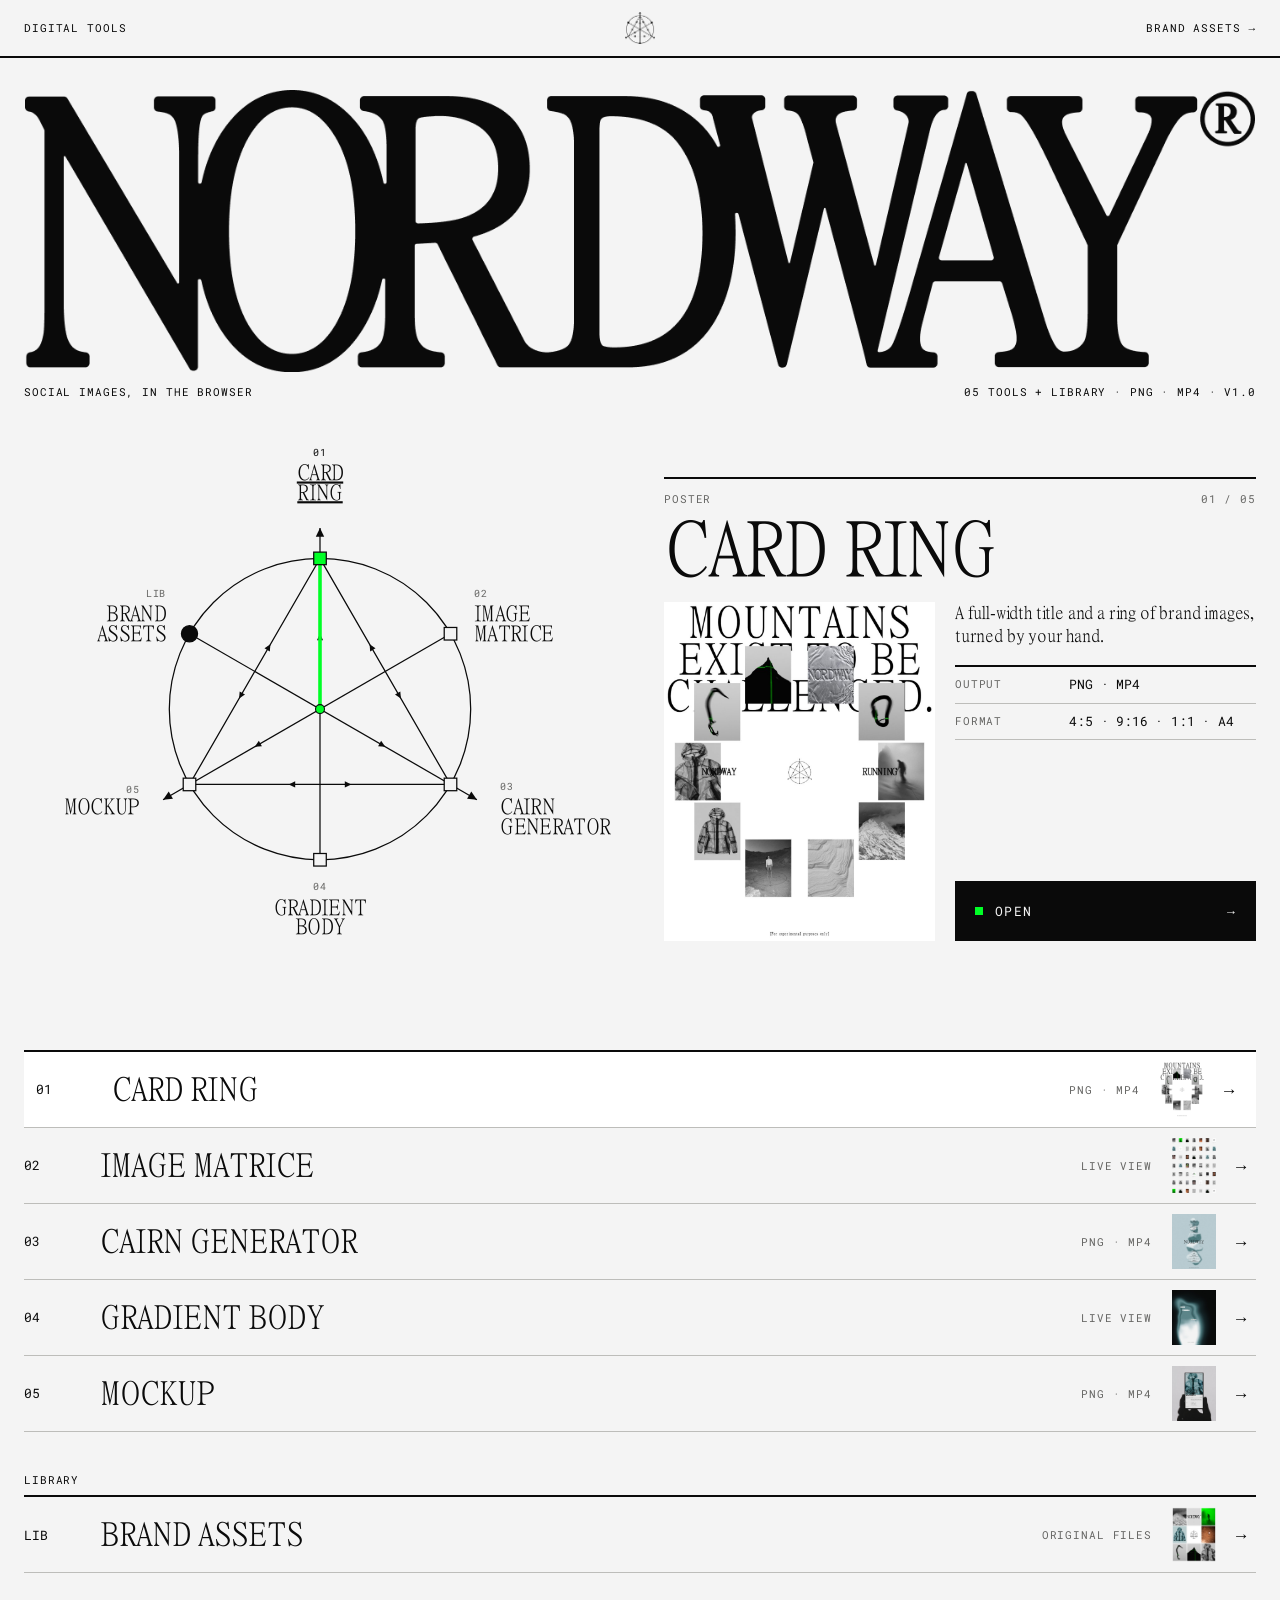
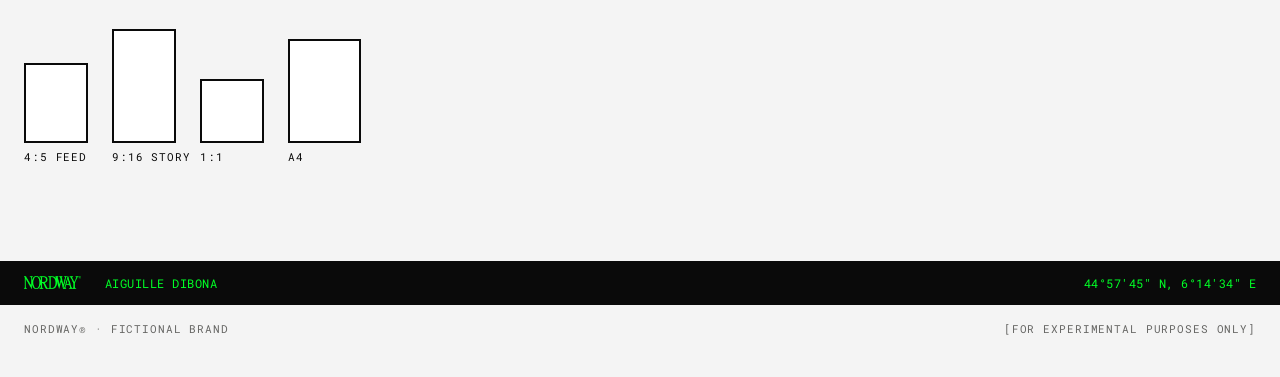
==== commit 5b121087: "Sélecteur Brand assets, cartes au format de l'image, mobile, Card ring en tête - Sélecteur commun (n" ====
--- a/index.html
+++ b/index.html
@@ -29,6 +29,8 @@
   #seal .no { font-family: var(--mono); font-size: 11px; letter-spacing: 0.08em; fill: var(--mute); }
   #seal .nm { font-family: var(--display); font-size: 24px; letter-spacing: -0.03em; fill: var(--ink); text-transform: uppercase; }
   #seal .node.on .pin { fill: var(--signal); }
+  /* la bibliothèque n'est pas un outil : un point plein (les relais du sceau) au lieu d'une case */
+  #seal .pin.lib { fill: var(--ink); }
   #seal .node.on .no { fill: var(--ink); }
   #seal .node.on .nm { text-decoration: underline; text-decoration-thickness: 1px; text-underline-offset: 4px; }
   #seal .node:focus-visible .pin { stroke: var(--signal); stroke-width: 3; }
@@ -66,6 +68,8 @@
   .list a:hover, .list a.on { background: var(--white); padding-inline: 12px; }
   .list .n { font-family: var(--mono); font-size: 13px; }
   .list .name { font-size: clamp(26px, 2.6vw, 36px); line-height: 1; letter-spacing: -0.03em; text-transform: uppercase; }
+  /* la bibliothèque, à part : un intervalle et son intitulé sous la liste des outils */
+  .list .sep { margin-top: 40px; padding-bottom: 8px; border-bottom: 2px solid var(--line); }
   .list .thumb { width: 44px; aspect-ratio: 4 / 5; object-fit: cover; background: var(--panel); }
   @media (max-width: 640px) { .list a { grid-template-columns: 36px minmax(0, 1fr) 40px; } .list .out, .list .go { display: none; } .list .thumb { width: 40px; } }
 
@@ -99,11 +103,11 @@
       <div class="f-top label"><span id="fKind"></span><span id="fNum"></span></div>
       <h2 class="xxl" id="fName"></h2>
       <div class="f-body">
-        <div class="shot"><img id="fImg" src="apercu/image-matrice.jpg" alt="Image matrice, example output" /></div>
+        <div class="shot"><img id="fImg" src="apercu/card-ring.jpg" alt="Card ring, example output" /></div>
         <div class="f-text">
           <p class="desc" id="fDesc"></p>
           <dl class="spec" id="fSpec"></dl>
-          <a class="cta" id="fGo"><span class="lead"><span class="dot"></span><span>Open</span></span><span>→</span></a>
+          <a class="cta" id="fGo"><span class="lead"><span class="dot"></span><span id="fGoLabel">Open</span></span><span>→</span></a>
         </div>
       </div>
     </article>
@@ -129,14 +133,16 @@
 // Un outil de plus : une entrée dans TOOLS (dossier, nom, aperçu 4:5 dans apercu/<dossier>.jpg).
 // Le sceau a six points ; au-delà, la liste reste la référence.
 const TOOLS = [
+  { dossier: "card-ring", nom: "Card ring", kind: "Poster", desc: "A full-width title and a ring of brand images, turned by your hand.", out: "PNG · MP4", fmt: "4:5 · 9:16 · 1:1 · A4" },
   { dossier: "image-matrice", nom: "Image matrice", kind: "Viewer", desc: "The brand images as a 2D index, a sphere, a roll, a space or the Mont Blanc.", out: "Live view", fmt: "Full screen" },
   { dossier: "cairn-generator", nom: "Cairn generator", kind: "Loop", desc: "A pile of stones turning in a perfect loop, under a type layer.", out: "PNG · MP4", fmt: "4:5 · 9:16 · 1:1 · A4" },
   { dossier: "gradient-body", nom: "Gradient body", kind: "Camera", desc: "Your silhouette leaves a grainy aura, tagged in Signal green.", out: "Live view", fmt: "Full screen" },
   { dossier: "mockup", nom: "Mockup", kind: "Mockup", desc: "Your image or screen recording in a phone held in silhouette.", out: "PNG · MP4", fmt: "4:5 · 9:16 · 1:1 · A4" },
-  { dossier: "card-ring", nom: "Card ring", kind: "Poster", desc: "A full-width title and a ring of brand images, turned by your hand.", out: "PNG · MP4", fmt: "4:5 · 9:16 · 1:1 · A4" },
-  { dossier: "brand-assets", nom: "Brand assets", kind: "Library", desc: "Every file of the identity, sorted as in the ASSETS folder.", out: "Original files", fmt: "PNG · JPG · MP4 · TTF" },
+  { dossier: "brand-assets", nom: "Brand assets", kind: "Library", lib: true, desc: "Every file of the identity, sorted as in the ASSETS folder.", out: "Original files", fmt: "PNG · JPG · MP4 · TTF" },
 ];
 const pad2 = (n) => String(n).padStart(2, "0");
+const N_TOOLS = TOOLS.filter((t) => !t.lib).length;
+const numOf = (i) => (TOOLS[i].lib ? "LIB" : pad2(i + 1));   // la bibliothèque n'a pas de numéro d'outil
 const $ = (id) => document.getElementById(id);
 
 // ── le sceau : cercle, triangle inscrit, trois axes fléchés, trois points de relais ──
@@ -182,17 +188,18 @@
 
 const nodes = TOOLS.map((t, i) => {
   const a = ANG[i];
-  const g = el("a", { class: "node", href: `${t.dossier}/`, "aria-label": `${pad2(i + 1)} ${t.nom}` });
+  const g = el("a", { class: "node", href: `${t.dossier}/`, "aria-label": `${numOf(i)} ${t.nom}` });
   const [x, y] = P(a);
   el("circle", { class: "hit", cx: x, cy: y, r: 34 }, g);
-  el("rect", { class: "pin", x: x - 7, y: y - 7, width: 14, height: 14 }, g);
+  if (t.lib) el("circle", { class: "pin lib", cx: x, cy: y, r: 9 }, g);
+  else el("rect", { class: "pin", x: x - 7, y: y - 7, width: 14, height: 14 }, g);
   let [lx, ly] = P(a, IS_VERTEX[i] ? R + TIP + 30 : R + 30);
   const cos = Math.cos(a * Math.PI / 180);
   const anchor = Math.abs(cos) < 0.2 ? "middle" : cos > 0 ? "start" : "end";
   if (a === -90) ly -= 24;
   if (a === 90) ly += 30;
   const words = t.nom.split(" ");
-  el("text", { class: "no", x: lx, y: ly - (words.length > 1 ? 26 : 22), "text-anchor": anchor }, g).textContent = pad2(i + 1);
+  el("text", { class: "no", x: lx, y: ly - (words.length > 1 ? 26 : 22), "text-anchor": anchor }, g).textContent = numOf(i);
   words.forEach((w, k) => { el("text", { class: "nm", x: lx, y: ly + k * 22, "text-anchor": anchor }, g).textContent = w; });
   g.addEventListener("pointerenter", () => select(i));
   g.addEventListener("focus", () => select(i));
@@ -201,11 +208,17 @@
 
 // ── la liste : survoler une ligne vise aussi le point du sceau ──
 const rows = TOOLS.map((t, i) => {
+  if (t.lib) {
+    const sep = document.createElement("li");
+    sep.className = "sep label ink";
+    sep.textContent = "Library";
+    $("list").append(sep);
+  }
   const li = document.createElement("li");
   li.innerHTML = `<a><span class="n"></span><span class="name"></span><span class="out label"></span><img class="thumb" alt="" loading="lazy" /><span class="go mono">→</span></a>`;
   const a = li.firstChild;
   a.href = `${t.dossier}/`;
-  a.querySelector(".n").textContent = pad2(i + 1);
+  a.querySelector(".n").textContent = numOf(i);
   a.querySelector(".name").textContent = t.nom;
   a.querySelector(".out").textContent = t.out;
   a.querySelector(".thumb").src = `apercu/${t.dossier}.jpg`;
@@ -226,7 +239,7 @@
   laser.setAttribute("x1", x); laser.setAttribute("y1", y);
   laser.classList.remove("draw"); void laser.getBBox(); laser.classList.add("draw");
   $("fKind").textContent = t.kind;
-  $("fNum").textContent = `${pad2(i + 1)} / ${pad2(TOOLS.length)}`;
+  $("fNum").textContent = t.lib ? "" : `${pad2(i + 1)} / ${pad2(N_TOOLS)}`;
   $("fName").textContent = t.nom;
   $("fDesc").textContent = t.desc;
   $("fImg").src = `apercu/${t.dossier}.jpg`;
@@ -239,6 +252,7 @@
     return d;
   }));
   $("fGo").href = `${t.dossier}/`;
+  $("fGoLabel").textContent = t.lib ? "Open library" : "Open";
   const f = $("fiche");
   f.classList.remove("swap"); void f.offsetWidth; f.classList.add("swap");
 }
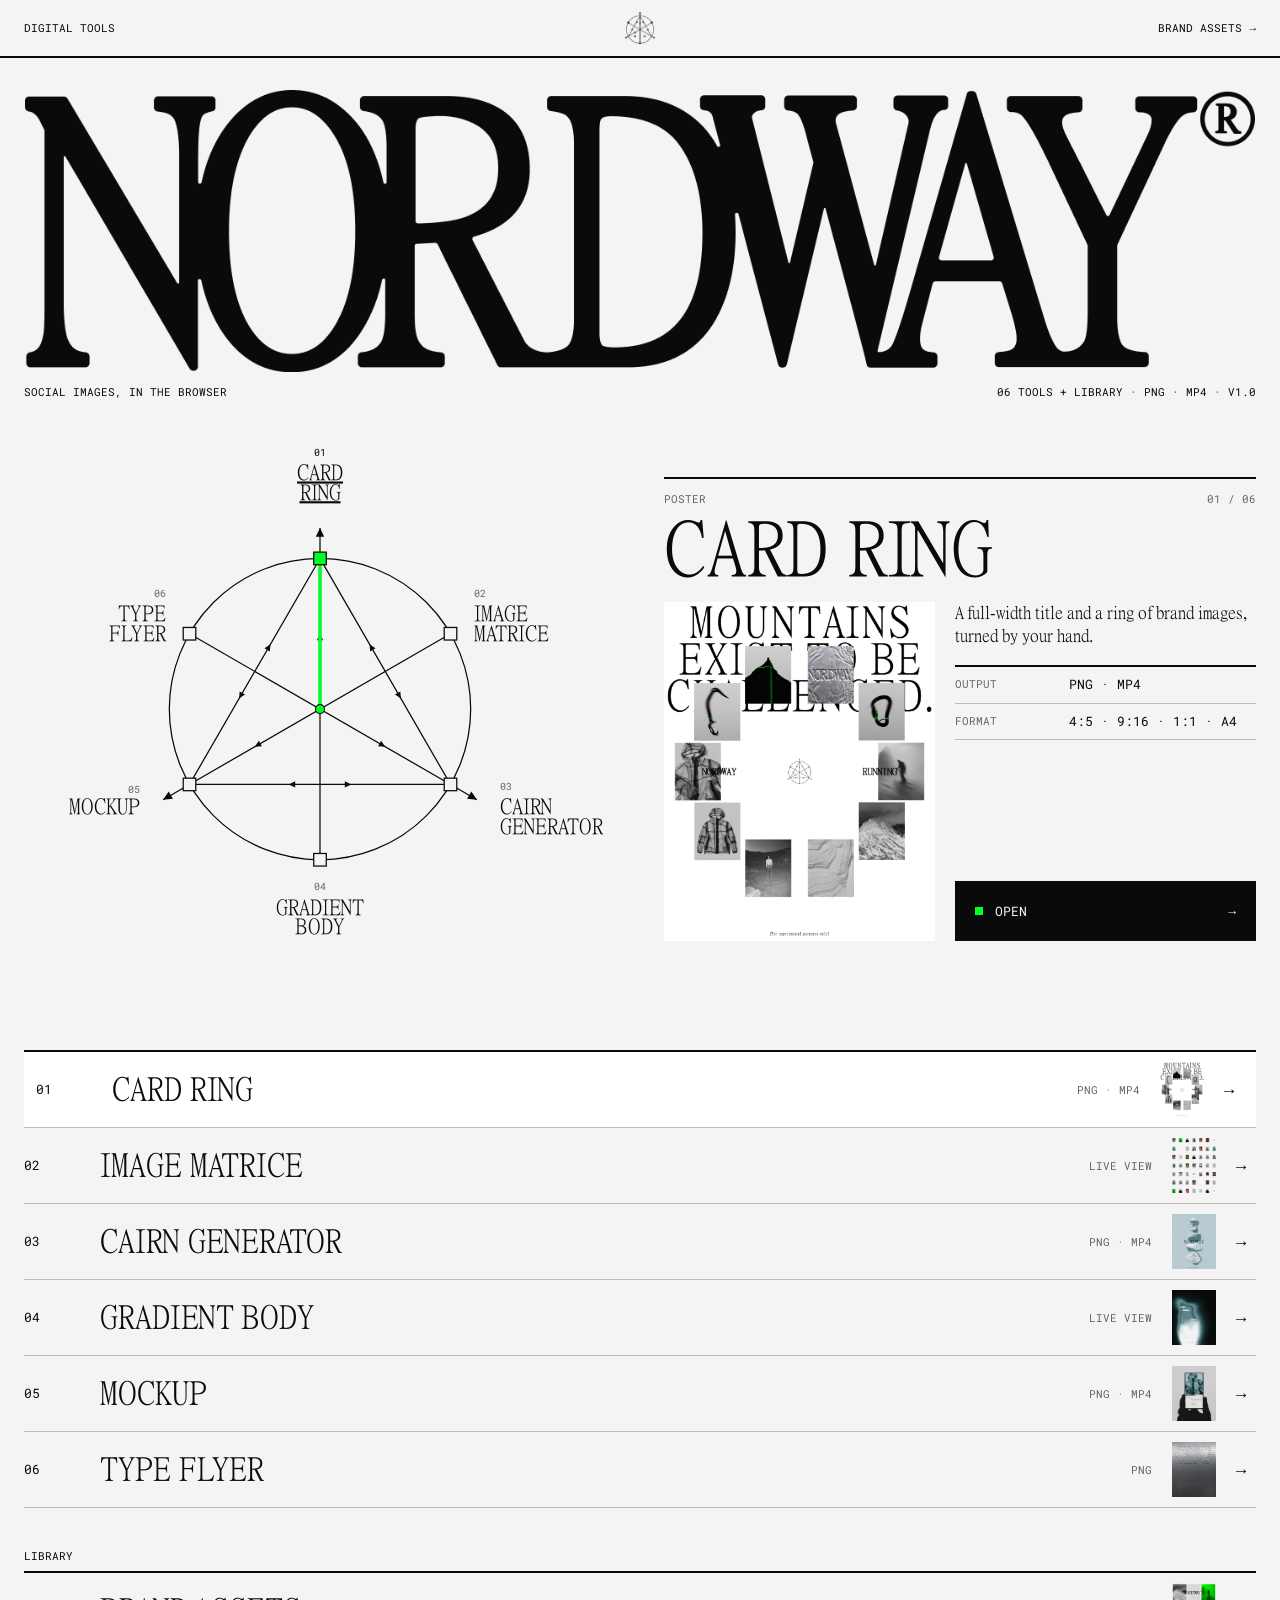
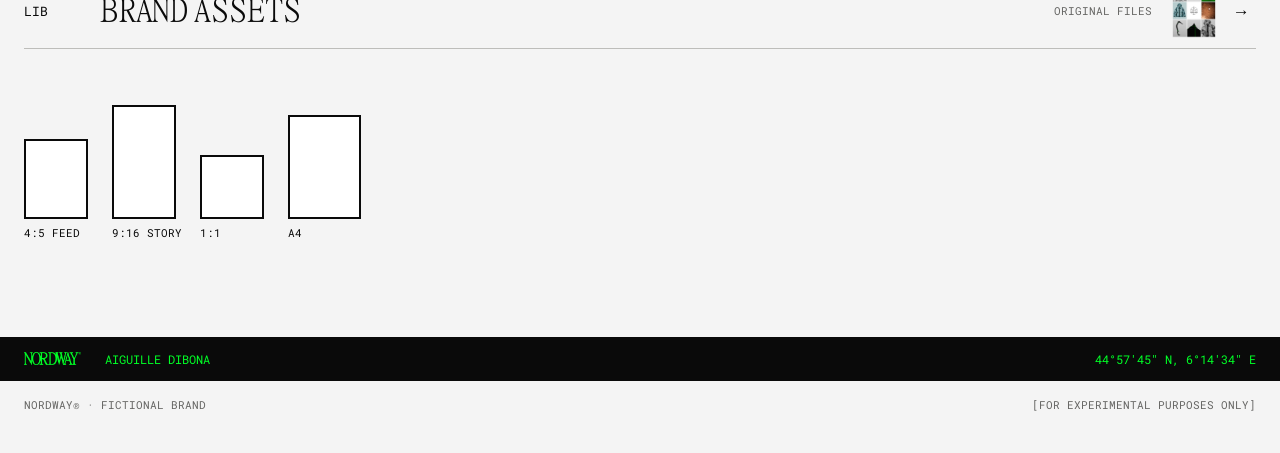
==== commit 3af2f176: "Typo Nord (Regular, SemiBold, Mono), approches resserrées, mises à jour des outils Co-Authored-By: C" ====
--- a/index.html
+++ b/index.html
@@ -4,7 +4,7 @@
 <meta charset="utf-8" />
 <meta name="viewport" content="width=device-width, initial-scale=1, viewport-fit=cover" />
 <title>NORDWAY Tools</title>
-<meta name="description" content="NORDWAY digital tools: five browser tools and the brand library." />
+<meta name="description" content="NORDWAY digital tools: six browser tools and the brand library." />
 <link rel="icon" href="ui/favicon.png" />
 <link rel="stylesheet" href="ui/site.css" />
 <!-- Index v2 : moins de texte, mêmes idées — wordmark, sceau interactif + fiche, liste, formats à l'échelle, bandeau coordonnées -->
@@ -26,8 +26,8 @@
   #seal .node { cursor: pointer; outline: none; }
   #seal .hit { fill: transparent; }
   #seal .pin { fill: var(--paper); stroke: var(--ink); stroke-width: 1.4; }
-  #seal .no { font-family: var(--mono); font-size: 11px; letter-spacing: 0.08em; fill: var(--mute); }
-  #seal .nm { font-family: var(--display); font-size: 24px; letter-spacing: -0.03em; fill: var(--ink); text-transform: uppercase; }
+  #seal .no { font-family: var(--mono); font-size: 11px;fill: var(--mute); }
+  #seal .nm { font-family: var(--display); font-size: 24px;fill: var(--ink); text-transform: uppercase; }
   #seal .node.on .pin { fill: var(--signal); }
   /* la bibliothèque n'est pas un outil : un point plein (les relais du sceau) au lieu d'une case */
   #seal .pin.lib { fill: var(--ink); }
@@ -47,7 +47,7 @@
   .fiche .desc { font-size: 18px; line-height: 1.25; margin-bottom: 18px; }
   .spec { margin: 0 0 20px; border-top: 2px solid var(--line); }
   .spec > div { display: grid; grid-template-columns: 38% minmax(0, 1fr); padding: 9px 0; border-bottom: 1px solid var(--hair); font-family: var(--mono); font-size: 12.5px; }
-  .spec dt { font-size: 11px; letter-spacing: 0.08em; text-transform: uppercase; color: var(--mute); }
+  .spec dt { font-size: 11px;text-transform: uppercase; color: var(--mute); }
   .spec dd { margin: 0; }
   .fiche .cta { margin-top: auto; }
   .fiche.swap .f-body, .fiche.swap h2 { animation: swap 0.22s linear; }
@@ -67,7 +67,7 @@
   }
   .list a:hover, .list a.on { background: var(--white); padding-inline: 12px; }
   .list .n { font-family: var(--mono); font-size: 13px; }
-  .list .name { font-size: clamp(26px, 2.6vw, 36px); line-height: 1; letter-spacing: -0.03em; text-transform: uppercase; }
+  .list .name { font-size: clamp(26px, 2.6vw, 36px); line-height: 1;text-transform: uppercase; }
   /* la bibliothèque, à part : un intervalle et son intitulé sous la liste des outils */
   .list .sep { margin-top: 40px; padding-bottom: 8px; border-bottom: 2px solid var(--line); }
   .list .thumb { width: 44px; aspect-ratio: 4 / 5; object-fit: cover; background: var(--panel); }
@@ -93,10 +93,10 @@
 <main>
   <div class="wrap hero">
     <h1 style="margin:0"><span class="mark word" role="img" aria-label="NORDWAY®"></span></h1>
-    <p class="line label ink"><span>Social images, in the browser</span><span>05 tools + library · PNG · MP4 · v1.0</span></p>
-  </div>
-
-  <!-- le sceau comme navigation : six points, six outils -->
+    <p class="line label ink"><span>Social images, in the browser</span><span>06 tools + library · PNG · MP4 · v1.0</span></p>
+  </div>
+
+  <!-- le sceau comme navigation : six points, les six outils (la bibliothèque est dans la liste et l'en-tête) -->
   <div class="wrap index">
     <svg id="seal" viewBox="-330 -300 660 600" role="group" aria-label="Tools on the NORDWAY seal"></svg>
     <article class="fiche" id="fiche" aria-live="polite">
@@ -131,13 +131,15 @@
 
 <script>
 // Un outil de plus : une entrée dans TOOLS (dossier, nom, aperçu 4:5 dans apercu/<dossier>.jpg).
-// Le sceau a six points ; au-delà, la liste reste la référence.
+// Le sceau a six points : seal = sa place (0 à 5, dans le sens des aiguilles d'une montre depuis le haut).
+// Les six places vont aux six outils ; la bibliothèque (Brand assets) n'est que dans la liste, la fiche et l'en-tête.
 const TOOLS = [
-  { dossier: "card-ring", nom: "Card ring", kind: "Poster", desc: "A full-width title and a ring of brand images, turned by your hand.", out: "PNG · MP4", fmt: "4:5 · 9:16 · 1:1 · A4" },
-  { dossier: "image-matrice", nom: "Image matrice", kind: "Viewer", desc: "The brand images as a 2D index, a sphere, a roll, a space or the Mont Blanc.", out: "Live view", fmt: "Full screen" },
-  { dossier: "cairn-generator", nom: "Cairn generator", kind: "Loop", desc: "A pile of stones turning in a perfect loop, under a type layer.", out: "PNG · MP4", fmt: "4:5 · 9:16 · 1:1 · A4" },
-  { dossier: "gradient-body", nom: "Gradient body", kind: "Camera", desc: "Your silhouette leaves a grainy aura, tagged in Signal green.", out: "Live view", fmt: "Full screen" },
-  { dossier: "mockup", nom: "Mockup", kind: "Mockup", desc: "Your image or screen recording in a phone held in silhouette.", out: "PNG · MP4", fmt: "4:5 · 9:16 · 1:1 · A4" },
+  { seal: 0, dossier: "card-ring", nom: "Card ring", kind: "Poster", desc: "A full-width title and a ring of brand images, turned by your hand.", out: "PNG · MP4", fmt: "4:5 · 9:16 · 1:1 · A4" },
+  { seal: 1, dossier: "image-matrice", nom: "Image matrice", kind: "Viewer", desc: "The brand images as a 2D index, a sphere, a roll, a space or the Mont Blanc.", out: "Live view", fmt: "Full screen" },
+  { seal: 2, dossier: "cairn-generator", nom: "Cairn generator", kind: "Loop", desc: "A pile of stones turning in a perfect loop, under a type layer.", out: "PNG · MP4", fmt: "4:5 · 9:16 · 1:1 · A4" },
+  { seal: 3, dossier: "gradient-body", nom: "Gradient body", kind: "Camera", desc: "Your silhouette leaves a grainy aura, tagged in Signal green.", out: "Live view", fmt: "Full screen" },
+  { seal: 4, dossier: "mockup", nom: "Mockup", kind: "Mockup", desc: "Your image or screen recording in a phone held in silhouette.", out: "PNG · MP4", fmt: "4:5 · 9:16 · 1:1 · A4" },
+  { seal: 5, dossier: "type-flyer", nom: "Type flyer", kind: "Poster", desc: "A title from margin to margin, a middle line and a footer: flat black and white, or pressed into a steel plate.", out: "PNG", fmt: "4:5 · 9:16 · 1:1 · A4" },
   { dossier: "brand-assets", nom: "Brand assets", kind: "Library", lib: true, desc: "Every file of the identity, sorted as in the ASSETS folder.", out: "Original files", fmt: "PNG · JPG · MP4 · TTF" },
 ];
 const pad2 = (n) => String(n).padStart(2, "0");
@@ -187,13 +189,15 @@
 el("circle", { cx: 0, cy: 0, r: 5, class: "center" });
 
 const nodes = TOOLS.map((t, i) => {
-  const a = ANG[i];
+  if (t.seal == null) return null;   // pas de place sur le sceau
+  const a = ANG[t.seal];
+  const vertex = IS_VERTEX[t.seal];
   const g = el("a", { class: "node", href: `${t.dossier}/`, "aria-label": `${numOf(i)} ${t.nom}` });
   const [x, y] = P(a);
   el("circle", { class: "hit", cx: x, cy: y, r: 34 }, g);
   if (t.lib) el("circle", { class: "pin lib", cx: x, cy: y, r: 9 }, g);
   else el("rect", { class: "pin", x: x - 7, y: y - 7, width: 14, height: 14 }, g);
-  let [lx, ly] = P(a, IS_VERTEX[i] ? R + TIP + 30 : R + 30);
+  let [lx, ly] = P(a, vertex ? R + TIP + 30 : R + 30);
   const cos = Math.cos(a * Math.PI / 180);
   const anchor = Math.abs(cos) < 0.2 ? "middle" : cos > 0 ? "start" : "end";
   if (a === -90) ly -= 24;
@@ -233,11 +237,15 @@
   if (i === current) return;
   current = i;
   const t = TOOLS[i];
-  nodes.forEach((n, k) => n.classList.toggle("on", k === i));
+  nodes.forEach((n, k) => n?.classList.toggle("on", k === i));
   rows.forEach((r, k) => r.classList.toggle("on", k === i));
-  const [x, y] = P(ANG[i]);
-  laser.setAttribute("x1", x); laser.setAttribute("y1", y);
-  laser.classList.remove("draw"); void laser.getBBox(); laser.classList.add("draw");
+  // la ligne de visée part du point de l'outil ; un outil hors du sceau n'en a pas
+  laser.style.visibility = t.seal == null ? "hidden" : "";
+  if (t.seal != null) {
+    const [x, y] = P(ANG[t.seal]);
+    laser.setAttribute("x1", x); laser.setAttribute("y1", y);
+    laser.classList.remove("draw"); void laser.getBBox(); laser.classList.add("draw");
+  }
   $("fKind").textContent = t.kind;
   $("fNum").textContent = t.lib ? "" : `${pad2(i + 1)} / ${pad2(N_TOOLS)}`;
   $("fName").textContent = t.nom;
@@ -262,7 +270,10 @@
 svg.addEventListener("keydown", (e) => {
   if (e.key !== "ArrowRight" && e.key !== "ArrowLeft") return;
   e.preventDefault();
-  nodes[(current + (e.key === "ArrowRight" ? 1 : -1) + TOOLS.length) % TOOLS.length].focus();
+  // d'un point du sceau au suivant, dans l'ordre des places
+  const onSeal = TOOLS.map((t, i) => i).filter((i) => nodes[i]).sort((a, b) => TOOLS[a].seal - TOOLS[b].seal);
+  const k = Math.max(0, onSeal.indexOf(current));
+  nodes[onSeal[(k + (e.key === "ArrowRight" ? 1 : -1) + onSeal.length) % onSeal.length]].focus();
 });
 </script>
 </body>
--- a/ui/site.css
+++ b/ui/site.css
@@ -3,7 +3,7 @@
    Même charte que nordway.css : la fiche technique de 1080 réduite à l'écran,
    colonne unique, marges 24 px, filets 2 px, aucun arrondi, le Signal seulement là où il signale.
    ═══════════════════════════════════════════════════════════════════ */
-@font-face { font-family: "Nord Pro"; src: url("../fonts/Nord_pro_regular.ttf") format("truetype"); font-display: swap; }
+@font-face { font-family: "Nord Regular"; src: url("../fonts/Nord_pro_regular.ttf") format("truetype"); font-display: swap; }
 @font-face { font-family: "Roboto Mono"; src: url("../fonts/RobotoMono-Variable.ttf") format("truetype"); font-weight: 100 700; font-display: swap; }
 
 :root {
@@ -16,7 +16,7 @@
   --panel: #e8e8e6;
   --white: #ffffff;
   --signal: #00ff26;
-  --display: "Nord Pro", "MingLiU Prop", "Courier New", serif;
+  --display: "Nord Regular", serif;
   --mono: "Roboto Mono", ui-monospace, "SF Mono", Menlo, monospace;
   --gutter: 24px;
   --top-h: 56px;
@@ -31,7 +31,6 @@
   font-family: var(--display);
   font-size: 17px;
   line-height: 1.4;
-  letter-spacing: -0.01em;
   -webkit-font-smoothing: antialiased;
 }
 img, video { display: block; max-width: 100%; }
@@ -48,14 +47,13 @@
 }
 
 /* utilitaires typo */
-.label { font-family: var(--mono); font-size: 11px; letter-spacing: 0.08em; text-transform: uppercase; color: var(--mute); }
+.label { font-family: var(--mono); font-size: 11px;text-transform: uppercase; color: var(--mute); }
 .label.ink { color: var(--ink); }
 .mono { font-family: var(--mono); font-variant-numeric: tabular-nums; }
 .xxl {
   margin: 0;
   font-family: var(--display);
   font-weight: 400;
-  letter-spacing: -0.04em;
   line-height: 0.86;
   text-transform: uppercase;
   text-wrap: balance;
@@ -98,7 +96,7 @@
   border-top: 2px solid var(--line);
 }
 .meta > div { padding: 12px 12px 0 0; min-width: 0; }
-.meta strong { display: block; margin-top: 4px; font-family: var(--mono); font-weight: 400; font-size: 13px; letter-spacing: 0.02em; }
+.meta strong { display: block; margin-top: 4px; font-family: var(--mono); font-weight: 400; font-size: 13px;}
 @media (max-width: 720px) { .meta { grid-template-columns: repeat(2, minmax(0, 1fr)); row-gap: 8px; } }
 
 /* bandeau coordonnées : micro-logo Signal · lieu · GPS, sur Encre (élément graphique de la charte) */
@@ -112,7 +110,6 @@
   color: var(--signal);
   font-family: var(--mono);
   font-size: 12px;
-  letter-spacing: 0.04em;
   text-transform: uppercase;
 }
 .coord .word { height: 13px; width: 57px; background-image: url("wordmark-signal.png"); }
@@ -129,7 +126,6 @@
   padding: 0 16px;
   font-family: var(--mono);
   font-size: 12px;
-  letter-spacing: 0.08em;
   text-transform: uppercase;
   text-decoration: none;
   color: var(--ink);
@@ -149,7 +145,6 @@
   padding: 0 20px;
   font-family: var(--mono);
   font-size: 13px;
-  letter-spacing: 0.1em;
   text-transform: uppercase;
   text-decoration: none;
   color: var(--paper);
@@ -173,7 +168,6 @@
   padding: 0 14px;
   font-family: var(--mono);
   font-size: 11.5px;
-  letter-spacing: 0.08em;
   text-transform: uppercase;
   white-space: nowrap;
   align-items: center;
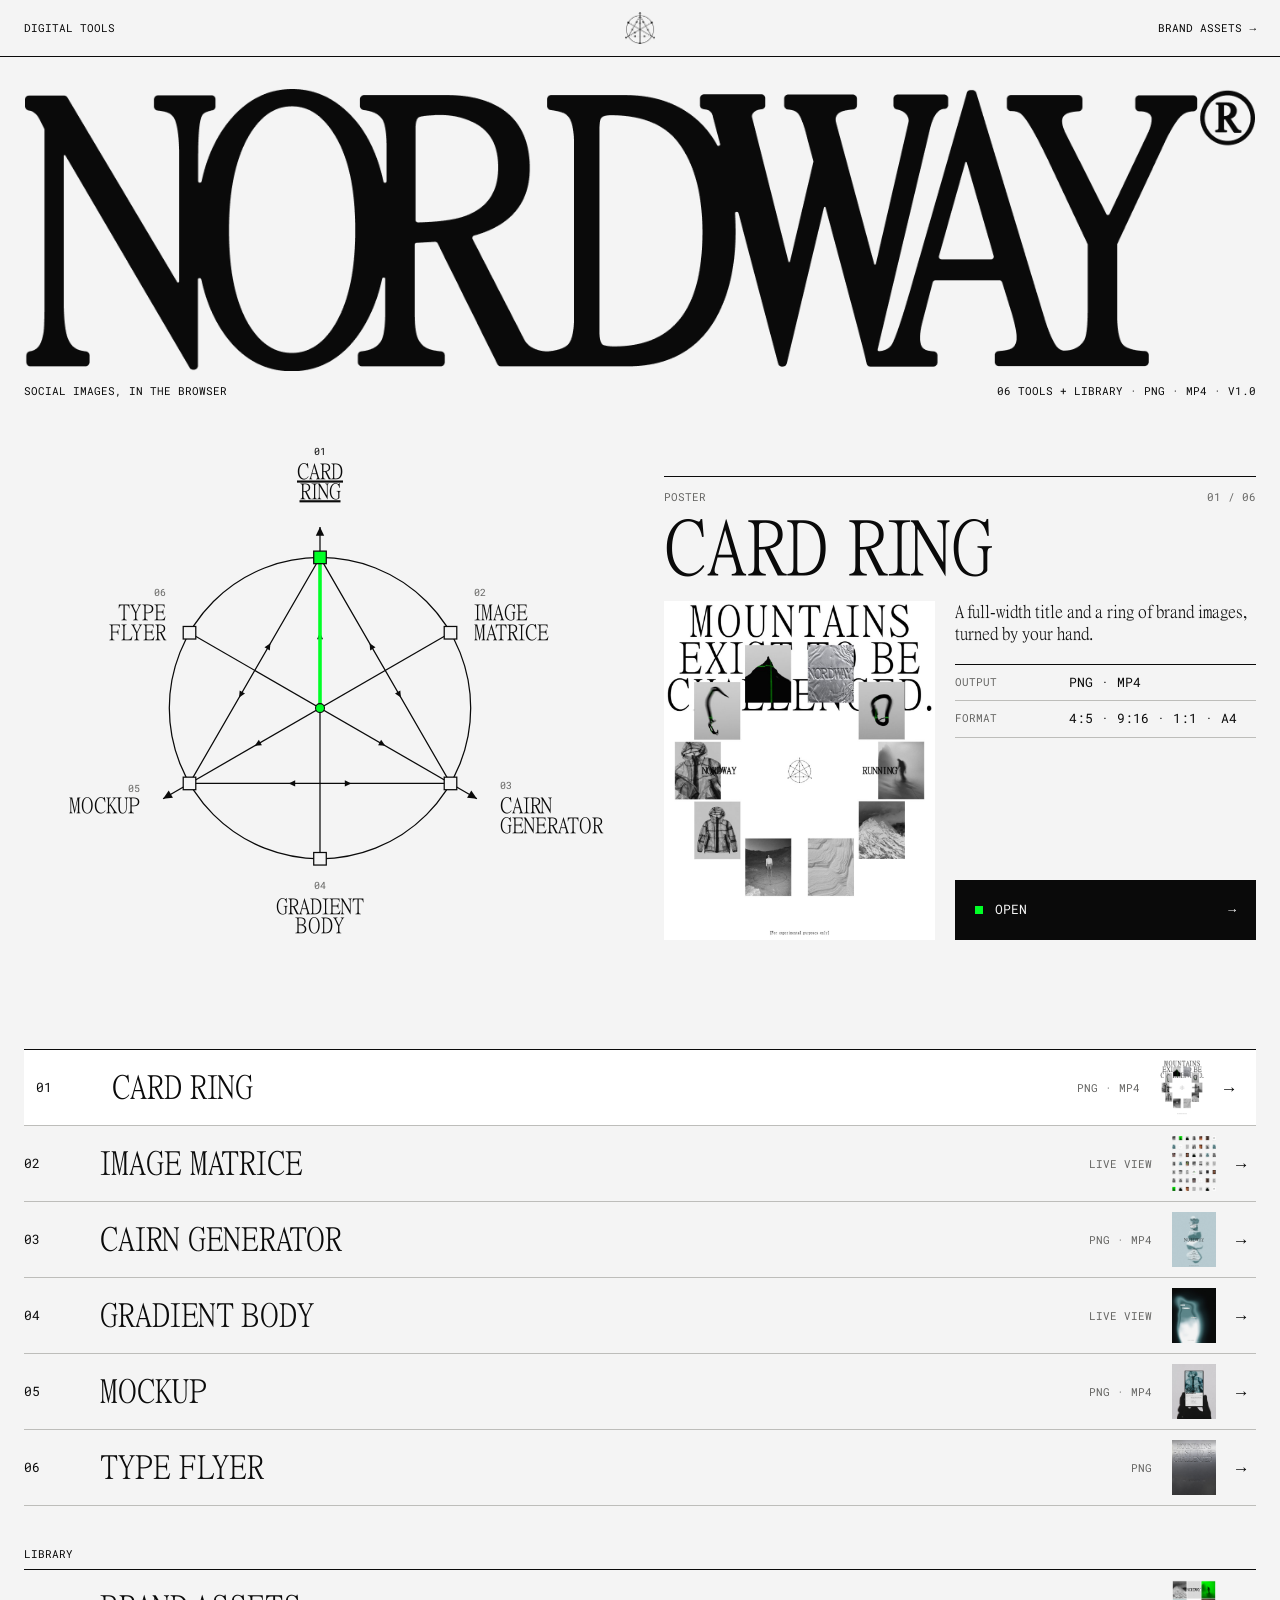
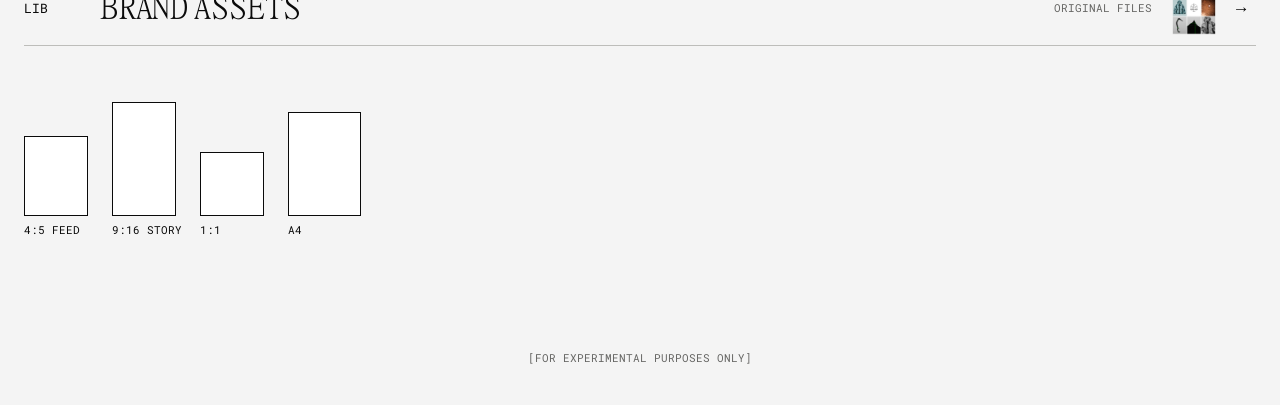
==== commit 8b99fcfd: "Simpler footer, 1px rules, wider page, brand-assets fixes (colours, hover, texts) Co-Authored-By: Cl" ====
--- a/index.html
+++ b/index.html
@@ -36,7 +36,7 @@
   #seal .node:focus-visible .pin { stroke: var(--signal); stroke-width: 3; }
   @media (max-width: 560px) { #seal .nm { display: none; } #seal .no { font-size: 30px; transform: translateY(34px); } }
 
-  .fiche { border-top: 2px solid var(--line); padding-top: 12px; }
+  .fiche { border-top: 1px solid var(--line); padding-top: 12px; }
   .fiche .f-top { display: flex; justify-content: space-between; }
   .fiche h2 { margin: 10px 0 20px; font-size: clamp(48px, 6vw, 92px); }
   .fiche .f-body { display: grid; grid-template-columns: minmax(0, 0.9fr) minmax(0, 1fr); gap: 20px; }
@@ -45,7 +45,7 @@
   .fiche .shot img { width: 100%; height: 100%; object-fit: cover; }
   .fiche .f-text { display: flex; flex-direction: column; }
   .fiche .desc { font-size: 18px; line-height: 1.25; margin-bottom: 18px; }
-  .spec { margin: 0 0 20px; border-top: 2px solid var(--line); }
+  .spec { margin: 0 0 20px; border-top: 1px solid var(--line); }
   .spec > div { display: grid; grid-template-columns: 38% minmax(0, 1fr); padding: 9px 0; border-bottom: 1px solid var(--hair); font-family: var(--mono); font-size: 12.5px; }
   .spec dt { font-size: 11px;text-transform: uppercase; color: var(--mute); }
   .spec dd { margin: 0; }
@@ -54,7 +54,7 @@
   @keyframes swap { from { opacity: 0.2; } }
 
   /* ── la liste : numéro, nom, sortie, vignette ── */
-  .list { list-style: none; margin: 0; padding: 0; border-top: 2px solid var(--line); }
+  .list { list-style: none; margin: 0; padding: 0; border-top: 1px solid var(--line); }
   .list a {
     display: grid;
     grid-template-columns: 56px minmax(0, 1fr) auto 44px 20px;
@@ -69,14 +69,14 @@
   .list .n { font-family: var(--mono); font-size: 13px; }
   .list .name { font-size: clamp(26px, 2.6vw, 36px); line-height: 1;text-transform: uppercase; }
   /* la bibliothèque, à part : un intervalle et son intitulé sous la liste des outils */
-  .list .sep { margin-top: 40px; padding-bottom: 8px; border-bottom: 2px solid var(--line); }
+  .list .sep { margin-top: 40px; padding-bottom: 8px; border-bottom: 1px solid var(--line); }
   .list .thumb { width: 44px; aspect-ratio: 4 / 5; object-fit: cover; background: var(--panel); }
   @media (max-width: 640px) { .list a { grid-template-columns: 36px minmax(0, 1fr) 40px; } .list .out, .list .go { display: none; } .list .thumb { width: 40px; } }
 
   /* ── les formats d'export, à l'échelle (1080 px = 64 px) ── */
   .formats { display: flex; flex-wrap: wrap; gap: 24px; align-items: flex-end; padding-block: 56px 0; }
   .formats figure { margin: 0; width: calc(var(--w) * 64px / 1080); }
-  .formats .box { border: 2px solid var(--line); background: var(--white); }
+  .formats .box { border: 1px solid var(--line); background: var(--white); }
   .formats figcaption { padding-top: 6px; white-space: nowrap; }
 </style>
 </head>
@@ -125,8 +125,7 @@
 </main>
 
 <footer class="site">
-  <div class="coord"><span class="mark word" aria-label="NORDWAY"></span><span>Aiguille Dibona</span><span>44°57′45″ N, 6°14′34″ E</span></div>
-  <div class="wrap fine label"><span>NORDWAY® · fictional brand</span><span>[For experimental purposes only]</span></div>
+  <div class="wrap fine label"><span>[For experimental purposes only]</span></div>
 </footer>
 
 <script>
--- a/ui/site.css
+++ b/ui/site.css
@@ -40,7 +40,7 @@
 p { margin: 0; max-width: 62ch; }
 
 .wrap {
-  max-width: 1440px;
+  max-width: 1680px;   /* un peu plus large qu'avant (1440 px) */
   margin: 0 auto;
   padding-left: max(var(--gutter), env(safe-area-inset-left, 0px));
   padding-right: max(var(--gutter), env(safe-area-inset-right, 0px));
@@ -67,13 +67,13 @@
 .mark.word.signal { background-image: url("wordmark-signal.png"); }
 .mark.word.paper { background-image: url("wordmark-paper.png"); }
 
-/* ── barre haute : retour / sceau / méta, filet 2 px dessous ── */
+/* ── barre haute : retour / sceau / méta, filet 1 px dessous ── */
 .top {
   position: sticky;
   top: 0;
   z-index: 30;
   background: var(--paper);
-  border-bottom: 2px solid var(--line);
+  border-bottom: 1px solid var(--line);
 }
 .top .wrap {
   display: grid;
@@ -89,11 +89,11 @@
 /* téléphone : la navigation de section disparaît (la page se lit en défilant), le sceau reste au centre */
 @media (max-width: 760px) { .top nav.end { display: none; } .top .wrap { grid-template-columns: minmax(0, 1fr) auto minmax(0, 1fr); } }
 
-/* méta sous un titre : 4 colonnes, filet 2 px dessus */
+/* méta sous un titre : 4 colonnes, filet 1 px dessus */
 .meta {
   display: grid;
   grid-template-columns: repeat(4, minmax(0, 1fr));
-  border-top: 2px solid var(--line);
+  border-top: 1px solid var(--line);
 }
 .meta > div { padding: 12px 12px 0 0; min-width: 0; }
 .meta strong { display: block; margin-top: 4px; font-family: var(--mono); font-weight: 400; font-size: 13px;}
@@ -183,7 +183,7 @@
 footer.site { margin-top: 96px; }
 footer.site .fine {
   display: flex;
-  justify-content: space-between;
+  justify-content: center;
   gap: 16px;
   flex-wrap: wrap;
   padding-block: 16px 40px;
